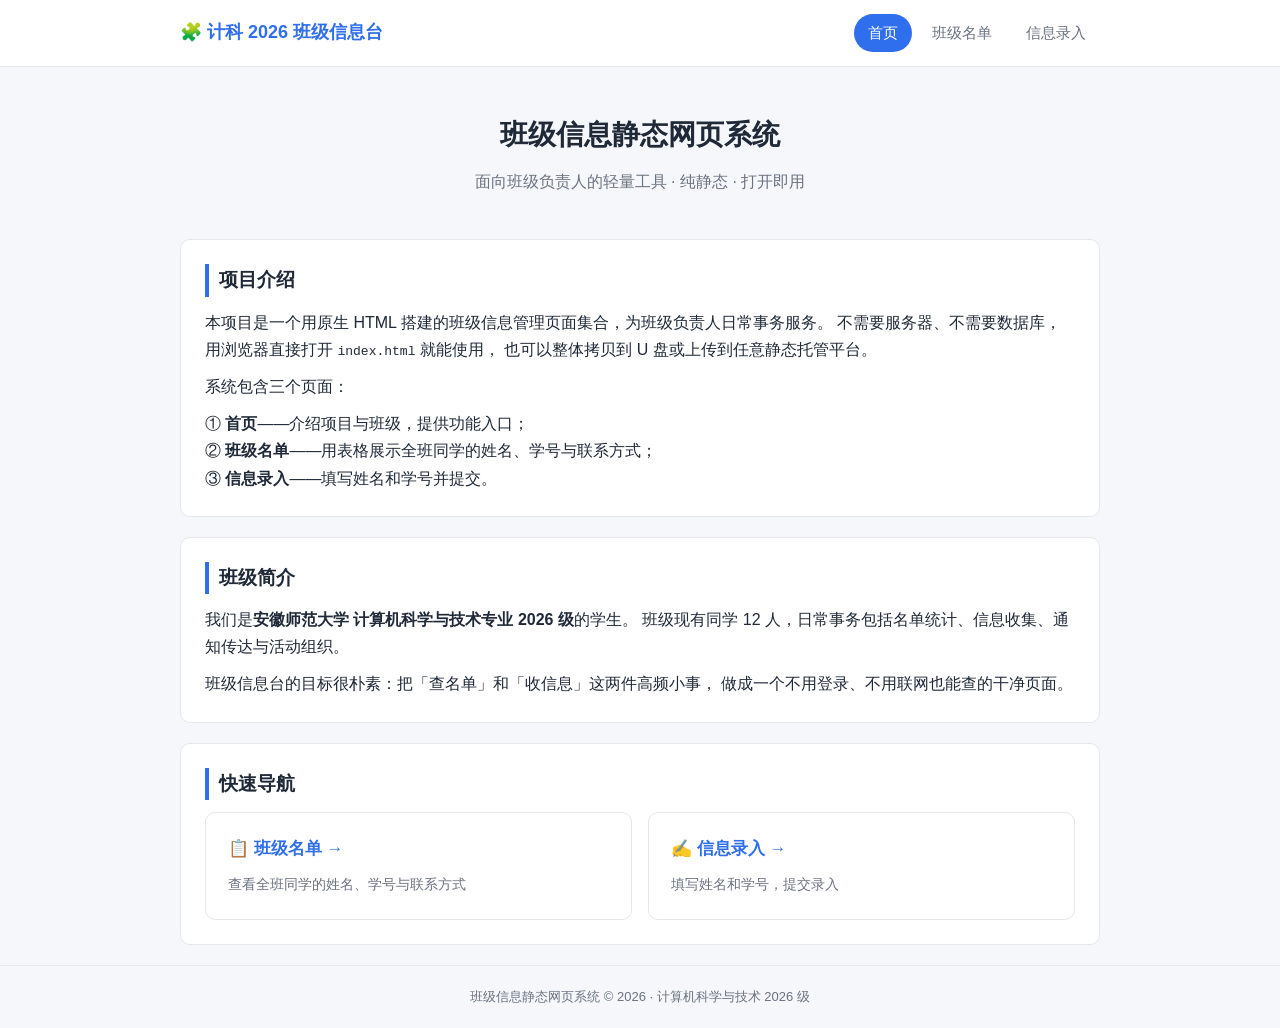
==== index.html @ badd0bbe "feat: 初始化班级信息静态网页系统 - index.html   首页：项目介绍、班级简介、卡片式导航 - roster.html  班级名单：表格展示姓名/学号/联系方式 - form.html" ====
<!DOCTYPE html>
<!--
  ============================================================
  页面一：首页（index.html）
  作用：介绍本项目、介绍班级，并提供通往其他两个页面的导航。
  ============================================================
-->
<html lang="zh-CN">
<head>
  <meta charset="UTF-8">
  <!-- 移动端适配：让页面在手机上按设备宽度渲染 -->
  <meta name="viewport" content="width=device-width, initial-scale=1.0">
  <title>首页 - 班级信息台</title>
  <!-- 引入公共样式表 -->
  <link rel="stylesheet" href="style.css">
</head>
<body>

  <!-- ========== 顶部导航栏（三个页面通用） ========== -->
  <header class="site-header">
    <div class="container header-inner">
      <!-- 站点 Logo，点击回到首页 -->
      <a class="logo" href="index.html">🧩 计科 2026 班级信息台</a>
      <nav class="nav">
        <a href="index.html" class="active">首页</a>
        <a href="roster.html">班级名单</a>
        <a href="form.html">信息录入</a>
      </nav>
    </div>
  </header>

  <!-- ========== 主体内容 ========== -->
  <main class="container">

    <!-- 首屏欢迎区 -->
    <section class="hero">
      <h1>班级信息静态网页系统</h1>
      <p class="subtitle">面向班级负责人的轻量工具 · 纯静态 · 打开即用</p>
    </section>

    <!-- 模块一：项目介绍 -->
    <section class="card">
      <h2>项目介绍</h2>
      <p>
        本项目是一个用原生 HTML 搭建的班级信息管理页面集合，为班级负责人日常事务服务。
        不需要服务器、不需要数据库，用浏览器直接打开 <code>index.html</code> 就能使用，
        也可以整体拷贝到 U 盘或上传到任意静态托管平台。
      </p>
      <p>系统包含三个页面：</p>
      <p>
        ① <strong>首页</strong>——介绍项目与班级，提供功能入口；<br>
        ② <strong>班级名单</strong>——用表格展示全班同学的姓名、学号与联系方式；<br>
        ③ <strong>信息录入</strong>——填写姓名和学号并提交。
      </p>
    </section>

    <!-- 模块二：班级简介 -->
    <section class="card">
      <h2>班级简介</h2>
      <p>
        我们是<strong>安徽师范大学 计算机科学与技术专业 2026 级</strong>的学生。
        班级现有同学 12 人，日常事务包括名单统计、信息收集、通知传达与活动组织。
      </p>
      <p>
        班级信息台的目标很朴素：把「查名单」和「收信息」这两件高频小事，
        做成一个不用登录、不用联网也能查的干净页面。
      </p>
    </section>

    <!-- 模块三：导航入口，卡片式跳转链接 -->
    <section class="card">
      <h2>快速导航</h2>
      <div class="link-grid">
        <!-- 点击整块卡片即可跳转，提升可点击面积 -->
        <a class="link-box" href="roster.html">
          <strong>📋 班级名单 →</strong>
          <span>查看全班同学的姓名、学号与联系方式</span>
        </a>
        <a class="link-box" href="form.html">
          <strong>✍️ 信息录入 →</strong>
          <span>填写姓名和学号，提交录入</span>
        </a>
      </div>
    </section>

  </main>

  <!-- ========== 页脚 ========== -->
  <footer class="site-footer">
    <p>班级信息静态网页系统 &copy; 2026 · 计算机科学与技术 2026 级</p>
  </footer>

</body>
</html>
---- style.css ----
/* ============================================================
   班级信息静态网页系统 —— 公共样式表
   说明：三个页面共用此文件，避免样式重复。纯 CSS，无任何框架。
   ============================================================ */

/* ---------- 1. 全局变量：改这里就能换整站配色 ---------- */
:root {
  --primary: #2f6fed;        /* 主色（链接、按钮、高亮） */
  --primary-dark: #1f56c4;   /* 主色加深（hover 用） */
  --bg: #f5f7fb;             /* 页面背景 */
  --card: #ffffff;           /* 卡片背景 */
  --text: #1f2937;           /* 正文颜色 */
  --text-light: #6b7280;     /* 次要文字颜色 */
  --border: #e5e7eb;         /* 边框颜色 */
  --radius: 10px;            /* 统一圆角 */
}

/* ---------- 2. 基础重置 ---------- */
* {
  box-sizing: border-box;
  margin: 0;
  padding: 0;
}

body {
  /* 中文字体优先用系统自带，不引入外部字体，保证离线可用 */
  font-family: "Microsoft YaHei", "PingFang SC", "Segoe UI", Arial, sans-serif;
  background-color: var(--bg);
  color: var(--text);
  line-height: 1.7;
  min-height: 100vh;
  display: flex;             /* 让页脚始终贴在页面底部 */
  flex-direction: column;
}

/* 统一内容宽度，居中显示 */
.container {
  width: 100%;
  max-width: 960px;
  margin: 0 auto;
  padding: 0 20px;
}

/* ---------- 3. 顶部导航栏 ---------- */
.site-header {
  background-color: var(--card);
  border-bottom: 1px solid var(--border);
  position: sticky;   /* 滚动时固定在顶部 */
  top: 0;
  z-index: 10;
}

.header-inner {
  display: flex;
  align-items: center;
  justify-content: space-between;
  flex-wrap: wrap;    /* 屏幕窄时自动换行 */
  gap: 10px;
  padding-top: 14px;
  padding-bottom: 14px;
}

.logo {
  font-size: 18px;
  font-weight: 700;
  color: var(--primary);
  text-decoration: none;
}

.nav {
  display: flex;
  gap: 6px;
}

.nav a {
  display: inline-block;
  padding: 6px 14px;
  border-radius: 999px;
  color: var(--text-light);
  text-decoration: none;
  font-size: 15px;
  transition: all .2s;
}

.nav a:hover {
  background-color: #eef3ff;
  color: var(--primary);
}

/* 当前所在页面高亮 */
.nav a.active {
  background-color: var(--primary);
  color: #fff;
}

/* ---------- 4. 通用卡片 ---------- */
.card {
  background-color: var(--card);
  border: 1px solid var(--border);
  border-radius: var(--radius);
  padding: 24px;
  margin-bottom: 20px;
}

.card h2 {
  font-size: 19px;
  margin-bottom: 12px;
  padding-left: 10px;
  border-left: 4px solid var(--primary);   /* 标题左侧的装饰竖条 */
}

.card p {
  color: var(--text);
  margin-bottom: 10px;
}

.card p:last-child {
  margin-bottom: 0;
}

/* ---------- 5. 首页首屏区域 ---------- */
.hero {
  text-align: center;
  padding: 44px 24px;
}

.hero h1 {
  font-size: 28px;
  margin-bottom: 10px;
}

.hero .subtitle {
  color: var(--text-light);
  font-size: 16px;
}

/* ---------- 6. 功能入口卡片（首页的导航链接） ---------- */
.link-grid {
  display: grid;
  grid-template-columns: repeat(auto-fit, minmax(240px, 1fr));
  gap: 16px;
}

.link-box {
  display: block;
  background-color: var(--card);
  border: 1px solid var(--border);
  border-radius: var(--radius);
  padding: 22px;
  text-decoration: none;
  color: var(--text);
  transition: all .2s;
}

.link-box:hover {
  border-color: var(--primary);
  transform: translateY(-3px);           /* 悬停轻微上浮 */
  box-shadow: 0 6px 18px rgba(47, 111, 237, .12);
}

.link-box strong {
  display: block;
  font-size: 17px;
  margin-bottom: 6px;
  color: var(--primary);
}

.link-box span {
  font-size: 14px;
  color: var(--text-light);
}

/* ---------- 7. 数据表格（班级名单页） ---------- */
.table-wrap {
  overflow-x: auto;   /* 手机屏幕下表格可横向滚动，不挤压内容 */
}

table {
  width: 100%;
  border-collapse: collapse;   /* 合并单元格边框 */
  font-size: 15px;
}

/* 表头 */
thead th {
  background-color: #eef3ff;
  color: var(--primary-dark);
  font-weight: 700;
  text-align: left;
  padding: 12px 14px;
  border-bottom: 2px solid var(--primary);
  white-space: nowrap;
}

/* 数据单元格 */
tbody td {
  padding: 12px 14px;
  border-bottom: 1px solid var(--border);
}

tbody tr:hover {
  background-color: #f8faff;   /* 鼠标指向某行时高亮 */
}

/* 表格下方的统计提示 */
.table-tip {
  margin-top: 14px;
  font-size: 14px;
  color: var(--text-light);
}

/* ---------- 8. 表单（信息收集页） ---------- */
form {
  max-width: 520px;
}

.form-item {
  margin-bottom: 20px;
}

.form-item label {
  display: block;
  font-size: 15px;
  font-weight: 700;
  margin-bottom: 8px;
}

/* 红色星号，表示必填 */
.required {
  color: #e5484d;
}

.form-item input {
  width: 100%;
  padding: 11px 14px;
  font-size: 15px;
  font-family: inherit;
  color: var(--text);
  border: 1px solid var(--border);
  border-radius: 8px;
  outline: none;
  transition: border-color .2s;
}

.form-item input:focus {
  border-color: var(--primary);
  box-shadow: 0 0 0 3px rgba(47, 111, 237, .12);
}

.form-hint {
  margin-top: 6px;
  font-size: 13px;
  color: var(--text-light);
}

/* 提交按钮 */
.btn-submit {
  display: inline-block;
  padding: 11px 32px;
  font-size: 15px;
  font-family: inherit;
  font-weight: 700;
  color: #fff;
  background-color: var(--primary);
  border: none;
  border-radius: 8px;
  cursor: pointer;
  transition: background-color .2s;
}

.btn-submit:hover {
  background-color: var(--primary-dark);
}

/* 提交后弹出的小提示条 */
.msg {
  display: none;               /* 默认隐藏，由 JS 控制显示 */
  margin-bottom: 20px;
  padding: 12px 16px;
  border-radius: 8px;
  background-color: #eaf7ee;
  border: 1px solid #b7e4c7;
  color: #1b7a3d;
  font-size: 14px;
}

/* ---------- 9. 页脚 ---------- */
.site-footer {
  margin-top: auto;   /* 配合 body 的 flex，把页脚推到最底部 */
  padding: 20px;
  text-align: center;
  font-size: 13px;
  color: var(--text-light);
  border-top: 1px solid var(--border);
}
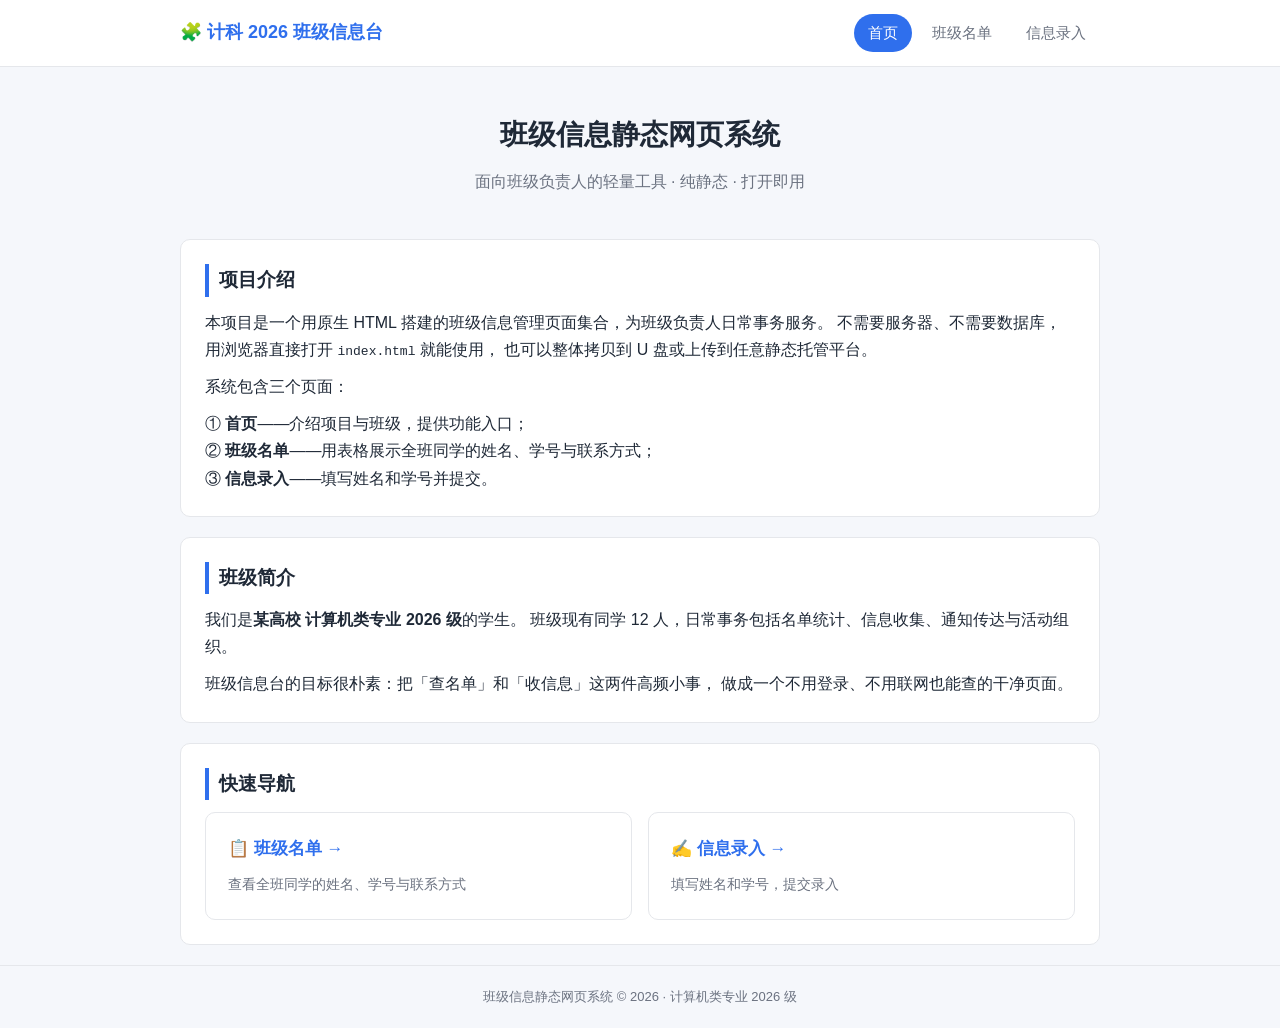
==== commit d2b8a0a6: "chore: 泛化学校信息，为公开发布做准备 - 班级简介、三处页脚及 README 中的「安徽师范大学 计算机科学与技术」   统一改为「某高校 计算机类专业」，去除可定位到具体院校的识别信息 - " ====
--- a/index.html
+++ b/index.html
@@ -58,7 +58,7 @@
     <section class="card">
       <h2>班级简介</h2>
       <p>
-        我们是<strong>安徽师范大学 计算机科学与技术专业 2026 级</strong>的学生。
+        我们是<strong>某高校 计算机类专业 2026 级</strong>的学生。
         班级现有同学 12 人，日常事务包括名单统计、信息收集、通知传达与活动组织。
       </p>
       <p>
@@ -87,7 +87,7 @@
 
   <!-- ========== 页脚 ========== -->
   <footer class="site-footer">
-    <p>班级信息静态网页系统 &copy; 2026 · 计算机科学与技术 2026 级</p>
+    <p>班级信息静态网页系统 &copy; 2026 · 计算机类专业 2026 级</p>
   </footer>
 
 </body>
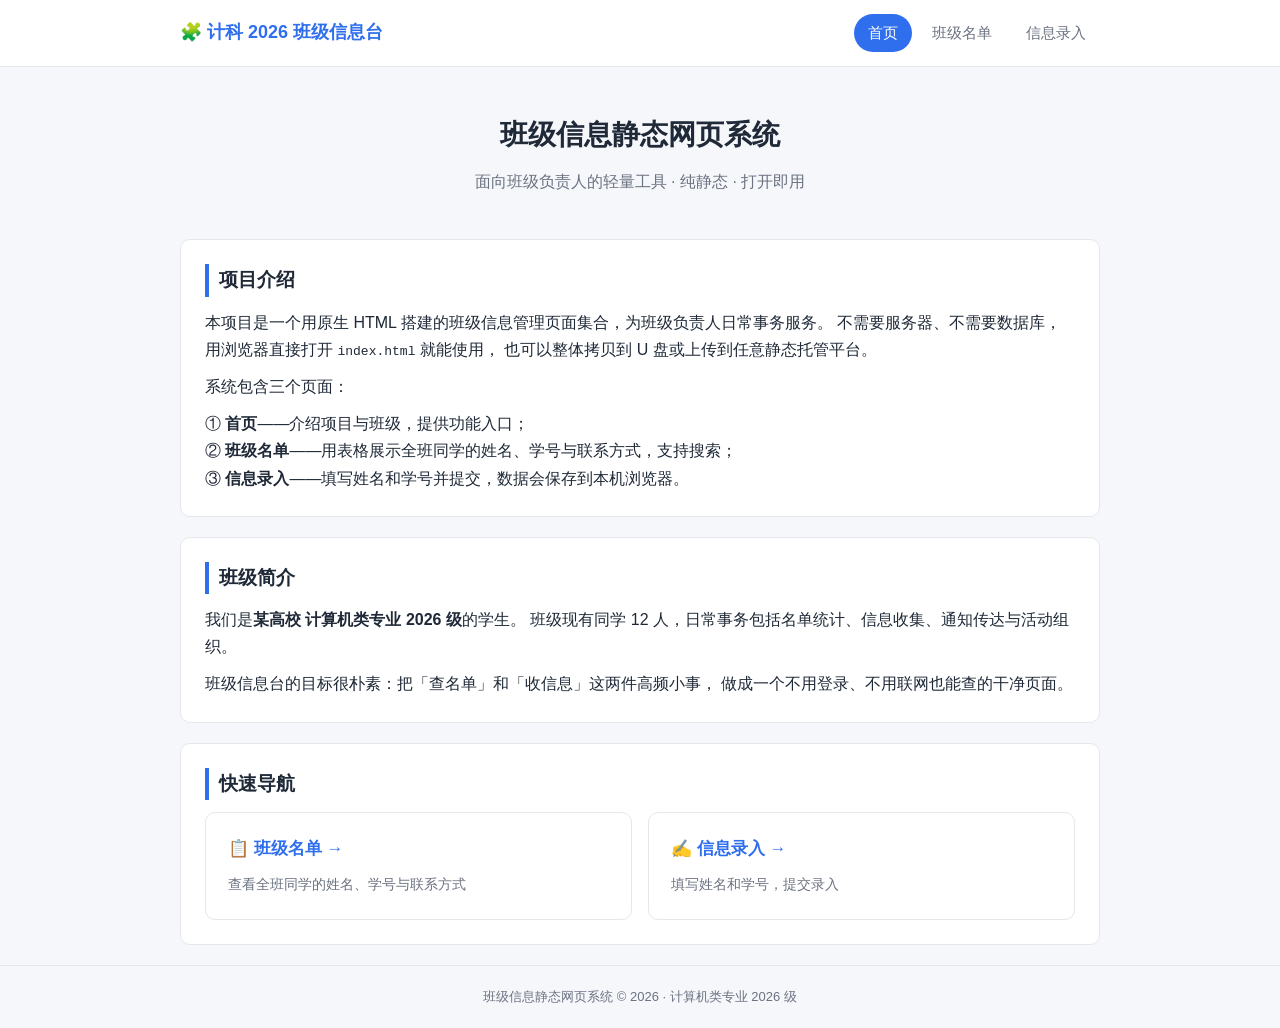
==== commit a93c0a0d: "feat: v0.2.0 — 数据渲染、本地存储与搜索 - 新增 app.js 数据层：名单集中管理，提供读取 / 保存 / 查重 / 匹配能力 - roster.html 改为按数据渲染表格，新增关" ====
--- a/index.html
+++ b/index.html
@@ -10,6 +10,10 @@
   <meta charset="UTF-8">
   <!-- 移动端适配：让页面在手机上按设备宽度渲染 -->
   <meta name="viewport" content="width=device-width, initial-scale=1.0">
+  <!-- 页面描述：分享链接或搜索结果里会用到 -->
+  <meta name="description" content="面向班级负责人的轻量班级信息台：在线查看名单、录入同学信息，纯静态无需服务器。">
+  <!-- 浏览器标签页图标 -->
+  <link rel="icon" type="image/svg+xml" href="favicon.svg">
   <title>首页 - 班级信息台</title>
   <!-- 引入公共样式表 -->
   <link rel="stylesheet" href="style.css">
@@ -49,8 +53,8 @@
       <p>系统包含三个页面：</p>
       <p>
         ① <strong>首页</strong>——介绍项目与班级，提供功能入口；<br>
-        ② <strong>班级名单</strong>——用表格展示全班同学的姓名、学号与联系方式；<br>
-        ③ <strong>信息录入</strong>——填写姓名和学号并提交。
+        ② <strong>班级名单</strong>——用表格展示全班同学的姓名、学号与联系方式，支持搜索；<br>
+        ③ <strong>信息录入</strong>——填写姓名和学号并提交，数据会保存到本机浏览器。
       </p>
     </section>
 
@@ -59,7 +63,7 @@
       <h2>班级简介</h2>
       <p>
         我们是<strong>某高校 计算机类专业 2026 级</strong>的学生。
-        班级现有同学 12 人，日常事务包括名单统计、信息收集、通知传达与活动组织。
+        班级现有同学 <span id="stuCount">12</span> 人，日常事务包括名单统计、信息收集、通知传达与活动组织。
       </p>
       <p>
         班级信息台的目标很朴素：把「查名单」和「收信息」这两件高频小事，
@@ -90,5 +94,15 @@
     <p>班级信息静态网页系统 &copy; 2026 · 计算机类专业 2026 级</p>
   </footer>
 
+  <!-- 数据层：首页只用到它来取当前人数 -->
+  <script src="app.js"></script>
+  <script>
+    /*
+      首页只做一件事：把班级简介里的「现有同学 N 人」显示成实际人数。
+      这样在录入页加了同学之后，首页的人数不会对不上。
+    */
+    document.getElementById('stuCount').textContent = ClassData.load().length;
+  </script>
+
 </body>
 </html>
--- a/style.css
+++ b/style.css
@@ -4,14 +4,35 @@
    ============================================================ */
 
 /* ---------- 1. 全局变量：改这里就能换整站配色 ---------- */
+/*  全站所有颜色都取自下面这组变量，没有任何一处写死颜色。
+   想把蓝色主题换成别的颜色，只需要改这一块即可。 */
 :root {
-  --primary: #2f6fed;        /* 主色（链接、按钮、高亮） */
-  --primary-dark: #1f56c4;   /* 主色加深（hover 用） */
+  /* 主色系 */
+  --primary: #2f6fed;        /* 主色：链接、按钮、当前页高亮 */
+  --primary-dark: #1f56c4;   /* 主色加深：按钮 hover */
+  --primary-soft: #eef3ff;   /* 主色浅底：导航 hover、表头背景 */
+  --primary-faint: #f8faff;  /* 主色极浅底：表格行 hover */
+  --primary-glow: rgba(47, 111, 237, .12);   /* 主色光晕：聚焦光圈、卡片阴影 */
+  --on-primary: #ffffff;     /* 压在主色底上的文字色（按钮、当前页标签） */
+
+  /* 中性色系 */
   --bg: #f5f7fb;             /* 页面背景 */
   --card: #ffffff;           /* 卡片背景 */
   --text: #1f2937;           /* 正文颜色 */
   --text-light: #6b7280;     /* 次要文字颜色 */
   --border: #e5e7eb;         /* 边框颜色 */
+
+  /* 成功状态（绿）：提交成功的提示条 */
+  --success-bg: #eaf7ee;
+  --success-border: #b7e4c7;
+  --success-text: #1b7a3d;
+
+  /* 错误状态（红）：必填星号、校验失败提示 */
+  --danger: #e5484d;
+  --danger-bg: #fdecec;
+  --danger-border: #f5b5b8;
+  --danger-text: #b3262b;
+
   --radius: 10px;            /* 统一圆角 */
 }
 
@@ -79,18 +100,18 @@
   color: var(--text-light);
   text-decoration: none;
   font-size: 15px;
-  transition: all .2s;
+  transition: background-color .2s, color .2s;
 }
 
 .nav a:hover {
-  background-color: #eef3ff;
+  background-color: var(--primary-soft);
   color: var(--primary);
 }
 
 /* 当前所在页面高亮 */
 .nav a.active {
   background-color: var(--primary);
-  color: #fff;
+  color: var(--on-primary);
 }
 
 /* ---------- 4. 通用卡片 ---------- */
@@ -149,13 +170,13 @@
   padding: 22px;
   text-decoration: none;
   color: var(--text);
-  transition: all .2s;
+  transition: border-color .2s, transform .2s, box-shadow .2s;
 }
 
 .link-box:hover {
   border-color: var(--primary);
   transform: translateY(-3px);           /* 悬停轻微上浮 */
-  box-shadow: 0 6px 18px rgba(47, 111, 237, .12);
+  box-shadow: 0 6px 18px var(--primary-glow);
 }
 
 .link-box strong {
@@ -183,7 +204,7 @@
 
 /* 表头 */
 thead th {
-  background-color: #eef3ff;
+  background-color: var(--primary-soft);
   color: var(--primary-dark);
   font-weight: 700;
   text-align: left;
@@ -199,7 +220,7 @@
 }
 
 tbody tr:hover {
-  background-color: #f8faff;   /* 鼠标指向某行时高亮 */
+  background-color: var(--primary-faint);   /* 鼠标指向某行时高亮 */
 }
 
 /* 表格下方的统计提示 */
@@ -209,9 +230,44 @@
   color: var(--text-light);
 }
 
+/* 名单页搜索框所在的一行 */
+.table-toolbar {
+  margin-bottom: 14px;
+}
+
+.search-input {
+  max-width: 320px;
+}
+
+/* 搜索结果为空时的提示单元格 */
+.empty-tip {
+  padding: 28px 14px;
+  text-align: center;
+  color: var(--text-light);
+}
+
 /* ---------- 8. 表单（信息收集页） ---------- */
 form {
   max-width: 520px;
+}
+
+/* 输入框：表单和搜索框共用同一套外观 */
+.input {
+  width: 100%;
+  padding: 11px 14px;
+  font-size: 15px;
+  font-family: inherit;
+  color: var(--text);
+  background-color: var(--card);
+  border: 1px solid var(--border);
+  border-radius: 8px;
+  outline: none;
+  transition: border-color .2s, box-shadow .2s;
+}
+
+.input:focus {
+  border-color: var(--primary);
+  box-shadow: 0 0 0 3px var(--primary-glow);
 }
 
 .form-item {
@@ -227,24 +283,7 @@
 
 /* 红色星号，表示必填 */
 .required {
-  color: #e5484d;
-}
-
-.form-item input {
-  width: 100%;
-  padding: 11px 14px;
-  font-size: 15px;
-  font-family: inherit;
-  color: var(--text);
-  border: 1px solid var(--border);
-  border-radius: 8px;
-  outline: none;
-  transition: border-color .2s;
-}
-
-.form-item input:focus {
-  border-color: var(--primary);
-  box-shadow: 0 0 0 3px rgba(47, 111, 237, .12);
+  color: var(--danger);
 }
 
 .form-hint {
@@ -260,7 +299,7 @@
   font-size: 15px;
   font-family: inherit;
   font-weight: 700;
-  color: #fff;
+  color: var(--on-primary);
   background-color: var(--primary);
   border: none;
   border-radius: 8px;
@@ -272,16 +311,23 @@
   background-color: var(--primary-dark);
 }
 
-/* 提交后弹出的小提示条 */
+/* 提交后弹出的提示条：默认隐藏，由脚本控制显示 */
 .msg {
-  display: none;               /* 默认隐藏，由 JS 控制显示 */
+  display: none;
   margin-bottom: 20px;
   padding: 12px 16px;
   border-radius: 8px;
-  background-color: #eaf7ee;
-  border: 1px solid #b7e4c7;
-  color: #1b7a3d;
   font-size: 14px;
+  background-color: var(--success-bg);
+  border: 1px solid var(--success-border);
+  color: var(--success-text);
+}
+
+/* 校验失败（如学号重复）时的红色版本 */
+.msg-error {
+  background-color: var(--danger-bg);
+  border-color: var(--danger-border);
+  color: var(--danger-text);
 }
 
 /* ---------- 9. 页脚 ---------- */
@@ -293,3 +339,85 @@
   color: var(--text-light);
   border-top: 1px solid var(--border);
 }
+
+/* ---------- 10. 无障碍辅助：只给屏幕阅读器看，视觉上隐藏 ---------- */
+.sr-only {
+  position: absolute;
+  width: 1px;
+  height: 1px;
+  padding: 0;
+  margin: -1px;
+  overflow: hidden;
+  clip: rect(0 0 0 0);
+  white-space: nowrap;
+  border: 0;
+}
+
+/* ---------- 11. 打印样式 ---------- */
+/*  班级名单最常见的用法之一是打印出来贴墙。
+    这一节把导航、页脚、按钮、搜索框等交互元素全部隐藏，
+    并把表格改成适合黑白打印的样式。 */
+@media print {
+  body {
+    background-color: #fff;
+  }
+
+  /* 交互元素一律不打印 */
+  .site-header,
+  .site-footer,
+  .table-toolbar,
+  .link-grid,
+  .no-print {
+    display: none !important;
+  }
+
+  .container {
+    max-width: none;
+    padding: 0;
+  }
+
+  .card {
+    border: none;
+    padding: 0;
+    margin-bottom: 14px;
+    break-inside: avoid;   /* 尽量不让一张卡片被拆到两页 */
+  }
+
+  .card h2 {
+    padding-left: 0;
+    border-left: none;
+  }
+
+  /* 表格转为黑白线条，避免打印不出彩色底纹 */
+  table {
+    font-size: 12px;
+  }
+
+  .table-wrap {
+    overflow: visible;     /* 打印时不需要横向滚动 */
+  }
+
+  thead th {
+    background-color: #fff !important;
+    color: #000;
+    border-bottom: 1.5px solid #000;
+  }
+
+  tbody td {
+    border-bottom: 1px solid #999;
+  }
+
+  tbody tr:hover {
+    background-color: transparent !important;
+  }
+
+  a {
+    color: #000;
+    text-decoration: none;
+  }
+}
+
+/* 打印时的页边距 */
+@page {
+  margin: 12mm;
+}
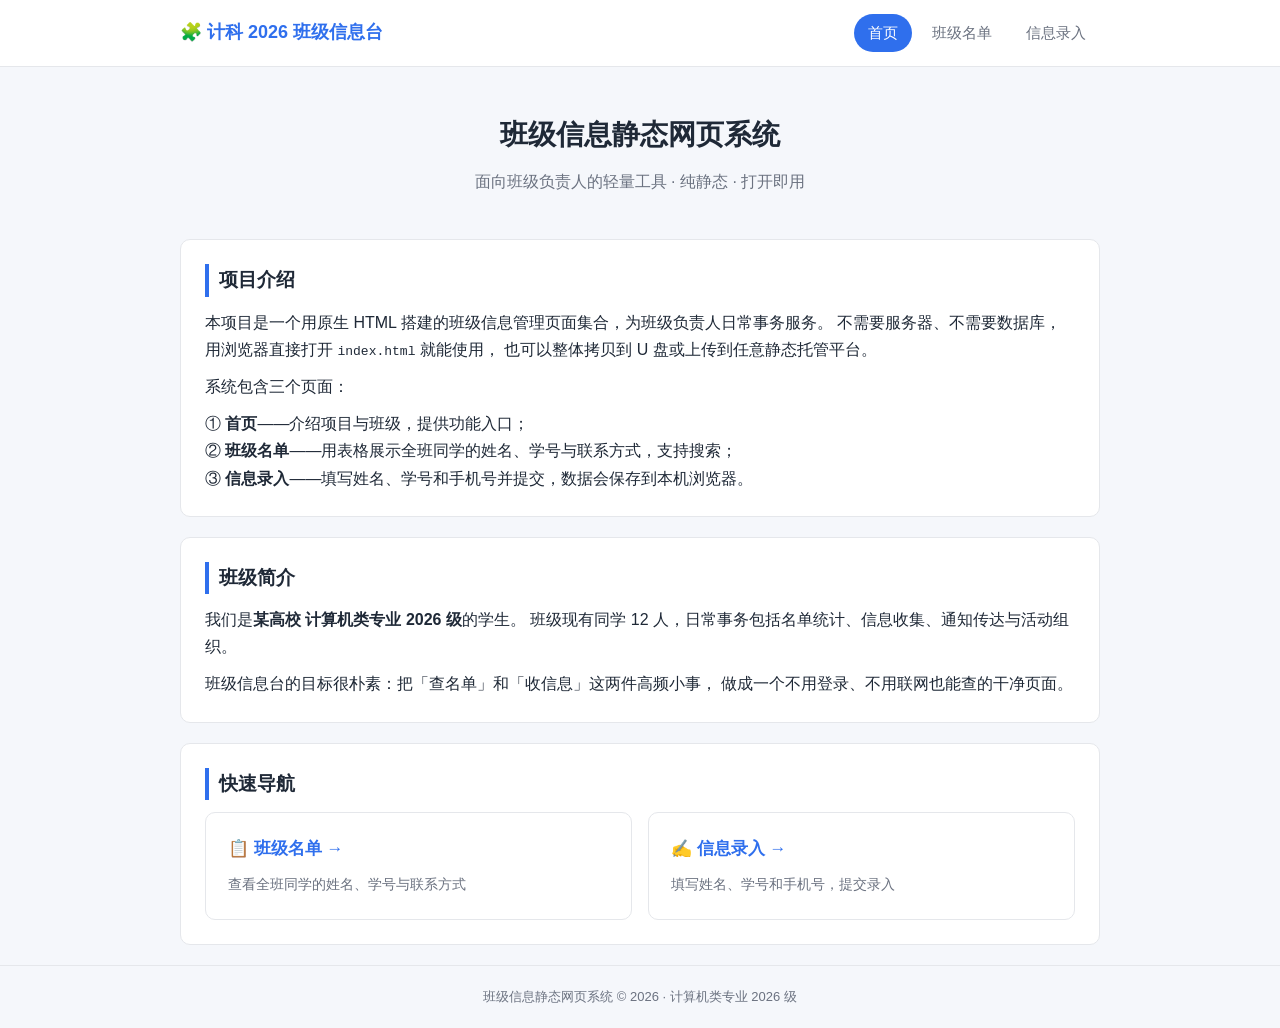
==== commit de6bfd56: "fix: 录入页补上手机号字段，并支持补填已有记录 问题：form.html 只有姓名和学号两个输入框，数据层的 contact 一直存空串， 名单页「联系方式」列因此只显示一个破折号，手机号根本无从" ====
--- a/index.html
+++ b/index.html
@@ -54,7 +54,7 @@
       <p>
         ① <strong>首页</strong>——介绍项目与班级，提供功能入口；<br>
         ② <strong>班级名单</strong>——用表格展示全班同学的姓名、学号与联系方式，支持搜索；<br>
-        ③ <strong>信息录入</strong>——填写姓名和学号并提交，数据会保存到本机浏览器。
+        ③ <strong>信息录入</strong>——填写姓名、学号和手机号并提交，数据会保存到本机浏览器。
       </p>
     </section>
 
@@ -82,7 +82,7 @@
         </a>
         <a class="link-box" href="form.html">
           <strong>✍️ 信息录入 →</strong>
-          <span>填写姓名和学号，提交录入</span>
+          <span>填写姓名、学号和手机号，提交录入</span>
         </a>
       </div>
     </section>
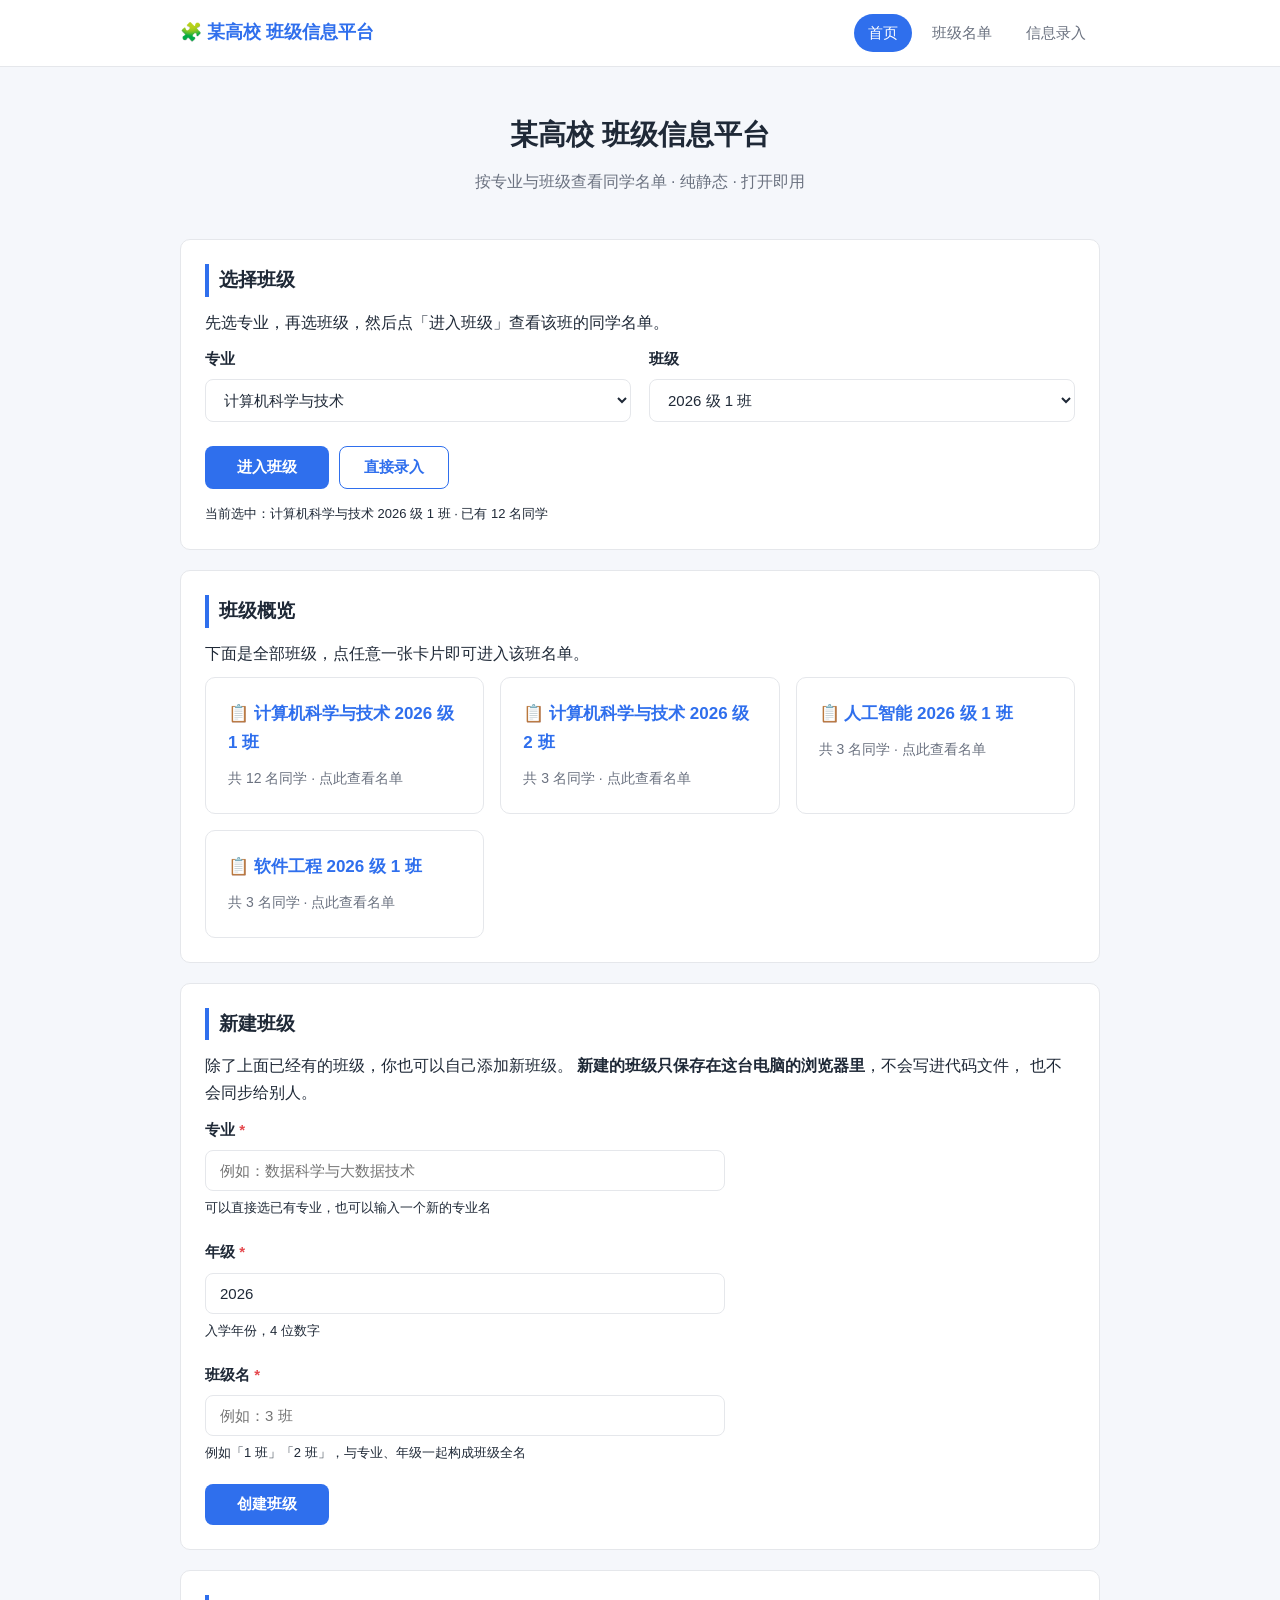
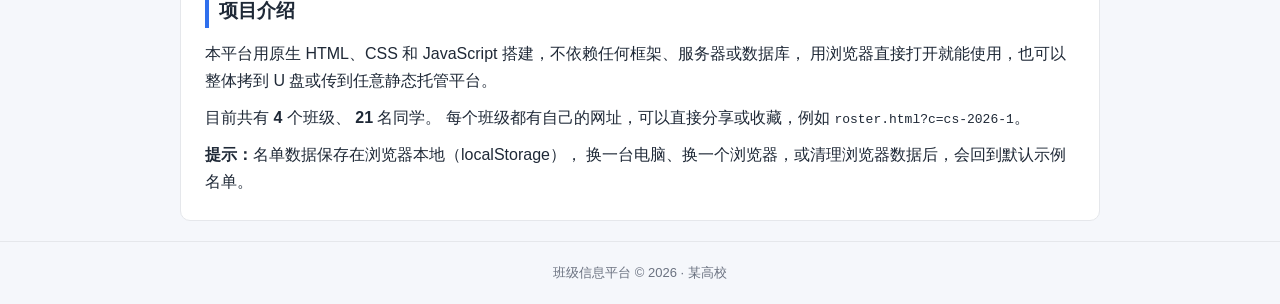
==== commit 698556b0: "feat: 升级为多班级平台（学校 → 专业 → 班级） 数据层重构：新增班级目录（listClasses / getClass / getClassName / listMajors / listC" ====
--- a/index.html
+++ b/index.html
@@ -2,7 +2,15 @@
 <!--
   ============================================================
   页面一：首页（index.html）
-  作用：介绍本项目、介绍班级，并提供通往其他两个页面的导航。
+  作用：作为整个平台的入口 —— 选择「专业 + 班级」，跳转到该班级页面。
+
+  首页包含四块：
+    ① 选择班级 —— 专业下拉 + 班级下拉 + 进入按钮
+    ② 班级概览 —— 每个班级一张卡片，显示人数，点卡片直接进班
+    ③ 新建班级 —— 预置班级之外，可以自己加一个班级
+    ④ 项目介绍 —— 说明这个平台是做什么的
+
+  班级目录与同学名单都来自 app.js（数据层），本页不写死任何数据。
   ============================================================
 -->
 <html lang="zh-CN">
@@ -11,24 +19,28 @@
   <!-- 移动端适配：让页面在手机上按设备宽度渲染 -->
   <meta name="viewport" content="width=device-width, initial-scale=1.0">
   <!-- 页面描述：分享链接或搜索结果里会用到 -->
-  <meta name="description" content="面向班级负责人的轻量班级信息台：在线查看名单、录入同学信息，纯静态无需服务器。">
+  <meta name="description" content="班级信息录入平台：按学校、专业、班级查看同学名单，纯静态页面，打开即用。">
   <!-- 浏览器标签页图标 -->
   <link rel="icon" type="image/svg+xml" href="favicon.svg">
-  <title>首页 - 班级信息台</title>
+  <title>首页 - 班级信息平台</title>
   <!-- 引入公共样式表 -->
   <link rel="stylesheet" href="style.css">
 </head>
 <body>
 
-  <!-- ========== 顶部导航栏（三个页面通用） ========== -->
+  <!-- ========== 顶部导航栏 ========== -->
   <header class="site-header">
     <div class="container header-inner">
-      <!-- 站点 Logo，点击回到首页 -->
-      <a class="logo" href="index.html">🧩 计科 2026 班级信息台</a>
+      <!-- 站点 Logo，点击回到首页。「学校名」由脚本填入，见页面底部 -->
+      <a class="logo" href="index.html">🧩 <span class="school-name"></span> 班级信息平台</a>
       <nav class="nav">
         <a href="index.html" class="active">首页</a>
-        <a href="roster.html">班级名单</a>
-        <a href="form.html">信息录入</a>
+        <!--
+          名单页和录入页都要求「先有班级」才能打开，
+          所以这两个链接的目标由脚本动态指向当前选中的班级。
+        -->
+        <a href="roster.html" id="navRoster">班级名单</a>
+        <a href="form.html" id="navForm">信息录入</a>
       </nav>
     </div>
   </header>
@@ -38,70 +50,382 @@
 
     <!-- 首屏欢迎区 -->
     <section class="hero">
-      <h1>班级信息静态网页系统</h1>
-      <p class="subtitle">面向班级负责人的轻量工具 · 纯静态 · 打开即用</p>
+      <h1><span class="school-name"></span> 班级信息平台</h1>
+      <p class="subtitle">按专业与班级查看同学名单 · 纯静态 · 打开即用</p>
     </section>
 
-    <!-- 模块一：项目介绍 -->
+    <!-- ---------- 模块一：选择班级 ---------- -->
+    <section class="card">
+      <h2>选择班级</h2>
+      <p>先选专业，再选班级，然后点「进入班级」查看该班的同学名单。</p>
+
+      <!-- 两个下拉框并排；窄屏时自动变成上下排列（见 style.css 的 .picker） -->
+      <div class="picker">
+        <div class="form-item">
+          <label for="majorSelect">专业</label>
+          <!-- 选项由脚本根据班级目录生成 -->
+          <select id="majorSelect" class="input"></select>
+        </div>
+
+        <div class="form-item">
+          <label for="classSelect">班级</label>
+          <!-- 选项会随「专业」的选择联动变化 -->
+          <select id="classSelect" class="input"></select>
+        </div>
+      </div>
+
+      <div class="picker-actions">
+        <button type="button" id="goRoster" class="btn-submit">进入班级</button>
+        <button type="button" id="goForm" class="btn-secondary">直接录入</button>
+      </div>
+
+      <!-- 显示当前选中班级的全名，以及该班人数 -->
+      <p class="form-hint" id="pickerHint"></p>
+    </section>
+
+    <!-- ---------- 模块二：班级概览 ---------- -->
+    <section class="card">
+      <h2>班级概览</h2>
+      <p>下面是全部班级，点任意一张卡片即可进入该班名单。</p>
+      <!-- 卡片由脚本生成，每张卡片显示班级名与当前人数 -->
+      <div class="link-grid" id="overview"></div>
+    </section>
+
+    <!-- ---------- 模块三：新建班级 ---------- -->
+    <section class="card">
+      <h2>新建班级</h2>
+      <p>
+        除了上面已经有的班级，你也可以自己添加新班级。
+        <strong>新建的班级只保存在这台电脑的浏览器里</strong>，不会写进代码文件，
+        也不会同步给别人。
+      </p>
+
+      <!-- 创建结果提示条：默认隐藏，由脚本控制显示 -->
+      <div class="msg" id="classMsg" role="status" aria-live="polite"></div>
+
+      <form id="classForm" action="#">
+        <!-- 字段一：专业 -->
+        <div class="form-item">
+          <label for="newMajor">专业 <span class="required">*</span></label>
+          <input
+            type="text"
+            id="newMajor"
+            class="input"
+            list="majorOptions"
+            placeholder="例如：数据科学与大数据技术"
+            maxlength="30"
+            required>
+          <!-- 已有专业作为输入建议：可以直接选，也可以填一个新的 -->
+          <datalist id="majorOptions"></datalist>
+          <p class="form-hint">可以直接选已有专业，也可以输入一个新的专业名</p>
+        </div>
+
+        <!-- 字段二：年级 -->
+        <div class="form-item">
+          <label for="newGrade">年级 <span class="required">*</span></label>
+          <input
+            type="text"
+            id="newGrade"
+            class="input"
+            value="2026"
+            maxlength="4"
+            inputmode="numeric"
+            placeholder="例如：2026"
+            required>
+          <p class="form-hint">入学年份，4 位数字</p>
+        </div>
+
+        <!-- 字段三：班级名 -->
+        <div class="form-item">
+          <label for="newName">班级名 <span class="required">*</span></label>
+          <input
+            type="text"
+            id="newName"
+            class="input"
+            placeholder="例如：3 班"
+            maxlength="20"
+            required>
+          <p class="form-hint">例如「1 班」「2 班」，与专业、年级一起构成班级全名</p>
+        </div>
+
+        <button type="submit" class="btn-submit">创建班级</button>
+      </form>
+    </section>
+
+    <!-- ---------- 模块四：项目介绍 ---------- -->
     <section class="card">
       <h2>项目介绍</h2>
       <p>
-        本项目是一个用原生 HTML 搭建的班级信息管理页面集合，为班级负责人日常事务服务。
-        不需要服务器、不需要数据库，用浏览器直接打开 <code>index.html</code> 就能使用，
-        也可以整体拷贝到 U 盘或上传到任意静态托管平台。
+        本平台用原生 HTML、CSS 和 JavaScript 搭建，不依赖任何框架、服务器或数据库，
+        用浏览器直接打开就能使用，也可以整体拷到 U 盘或传到任意静态托管平台。
       </p>
-      <p>系统包含三个页面：</p>
       <p>
-        ① <strong>首页</strong>——介绍项目与班级，提供功能入口；<br>
-        ② <strong>班级名单</strong>——用表格展示全班同学的姓名、学号与联系方式，支持搜索；<br>
-        ③ <strong>信息录入</strong>——填写姓名、学号和手机号并提交，数据会保存到本机浏览器。
+        目前共有 <strong><span id="statClasses">—</span></strong> 个班级、
+        <strong><span id="statStudents">—</span></strong> 名同学。
+        每个班级都有自己的网址，可以直接分享或收藏，例如
+        <code>roster.html?c=cs-2026-1</code>。
+      </p>
+      <p>
+        <strong>提示：</strong>名单数据保存在浏览器本地（localStorage），
+        换一台电脑、换一个浏览器，或清理浏览器数据后，会回到默认示例名单。
       </p>
     </section>
 
-    <!-- 模块二：班级简介 -->
-    <section class="card">
-      <h2>班级简介</h2>
-      <p>
-        我们是<strong>某高校 计算机类专业 2026 级</strong>的学生。
-        班级现有同学 <span id="stuCount">12</span> 人，日常事务包括名单统计、信息收集、通知传达与活动组织。
-      </p>
-      <p>
-        班级信息台的目标很朴素：把「查名单」和「收信息」这两件高频小事，
-        做成一个不用登录、不用联网也能查的干净页面。
-      </p>
-    </section>
-
-    <!-- 模块三：导航入口，卡片式跳转链接 -->
-    <section class="card">
-      <h2>快速导航</h2>
-      <div class="link-grid">
-        <!-- 点击整块卡片即可跳转，提升可点击面积 -->
-        <a class="link-box" href="roster.html">
-          <strong>📋 班级名单 →</strong>
-          <span>查看全班同学的姓名、学号与联系方式</span>
-        </a>
-        <a class="link-box" href="form.html">
-          <strong>✍️ 信息录入 →</strong>
-          <span>填写姓名、学号和手机号，提交录入</span>
-        </a>
-      </div>
-    </section>
-
   </main>
 
   <!-- ========== 页脚 ========== -->
   <footer class="site-footer">
-    <p>班级信息静态网页系统 &copy; 2026 · 计算机类专业 2026 级</p>
+    <p>班级信息平台 &copy; 2026 · <span class="school-name"></span></p>
   </footer>
 
-  <!-- 数据层：首页只用到它来取当前人数 -->
+  <!-- 数据层：提供班级目录与名单数据 -->
   <script src="app.js"></script>
   <script>
     /*
-      首页只做一件事：把班级简介里的「现有同学 N 人」显示成实际人数。
-      这样在录入页加了同学之后，首页的人数不会对不上。
+      首页脚本，做四件事：
+        1. 把页面上所有「学校名」的位置填上（数据层里的 SCHOOL）
+        2. 生成「专业」下拉框，以及随专业联动的「班级」下拉框
+        3. 生成「班级概览」卡片（带各班人数）
+        4. 处理「新建班级」表单
+
+      注意：所有动态内容都用 textContent 写入，不用 innerHTML 拼接，
+           避免用户输入的内容被当成 HTML 执行（XSS）。
     */
-    document.getElementById('stuCount').textContent = ClassData.load().length;
+    (function () {
+      var majorSelect = document.getElementById('majorSelect');
+      var classSelect = document.getElementById('classSelect');
+      var pickerHint = document.getElementById('pickerHint');
+      var overview = document.getElementById('overview');
+      var navRoster = document.getElementById('navRoster');
+      var navForm = document.getElementById('navForm');
+      var classForm = document.getElementById('classForm');
+      var classMsg = document.getElementById('classMsg');
+
+      var statClasses = document.getElementById('statClasses');
+      var statStudents = document.getElementById('statStudents');
+
+      /* ---------- 工具：提示条 ---------- */
+      function showMsg(el, text, isError) {
+        el.className = isError ? 'msg msg-error' : 'msg';
+        el.textContent = text;
+        el.style.display = 'block';
+      }
+
+      /* ---------- 0. 填充页面上的学校名 ---------- */
+      var schoolEls = document.querySelectorAll('.school-name');
+      for (var i = 0; i < schoolEls.length; i++) {
+        schoolEls[i].textContent = ClassData.SCHOOL;
+      }
+
+      /* ---------- 1. 生成「专业」下拉框 ---------- */
+      function renderMajors(selected) {
+        var majors = ClassData.listMajors();
+
+        majorSelect.textContent = '';   // 清空后重建，避免重复
+        majors.forEach(function (major) {
+          var option = document.createElement('option');
+          option.value = major;
+          option.textContent = major;
+          majorSelect.appendChild(option);
+        });
+
+        // 尽量保留原来选中的专业；没有就选第一个
+        majorSelect.value = (selected && majors.indexOf(selected) > -1) ? selected : (majors[0] || '');
+      }
+
+      /* ---------- 2. 生成「班级」下拉框（随专业联动） ---------- */
+      function renderClasses(major, selected) {
+        var classes = ClassData.listClassesByMajor(major);
+
+        classSelect.textContent = '';   // 清空后重建
+
+        if (classes.length === 0) {
+          var empty = document.createElement('option');
+          empty.value = '';
+          empty.textContent = '（该专业暂无班级）';
+          classSelect.appendChild(empty);
+          classSelect.disabled = true;
+          return;
+        }
+
+        classSelect.disabled = false;
+        classes.forEach(function (cls) {
+          var option = document.createElement('option');
+          option.value = cls.id;
+          // 下拉里只显示班级名（专业已经在左边选好了），但把年级带上以免混淆
+          option.textContent = cls.grade + ' 级 ' + cls.name;
+          classSelect.appendChild(option);
+        });
+
+        // 尽量保留原来选中的班级；该专业里没有就选第一个
+        var ids = classes.map(function (c) { return c.id; });
+        classSelect.value = (selected && ids.indexOf(selected) > -1) ? selected : classes[0].id;
+      }
+
+      /* ---------- 3. 同步「当前选中班级」带出的各种显示 ---------- */
+
+      /*
+        当前选中的班级 id。
+        班级下拉被禁用（该专业没有班级）时返回空字符串。
+      */
+      function currentClassId() {
+        return classSelect.disabled ? '' : classSelect.value;
+      }
+
+      /* 顶部导航里的「班级名单」「信息录入」要指向当前选中的班级 */
+      function syncNav() {
+        var cid = currentClassId();
+        navRoster.href = ClassData.buildUrl('roster.html', cid);
+        navForm.href = ClassData.buildUrl('form.html', cid);
+      }
+
+      /* 选中班级下方的那行小字：班级全名 + 人数 */
+      function syncHint() {
+        var cls = ClassData.getClass(currentClassId());
+
+        if (!cls) {
+          pickerHint.textContent = '该专业下还没有班级，可以在下面「新建班级」里添加一个。';
+          return;
+        }
+
+        pickerHint.textContent = '当前选中：' + ClassData.getClassName(cls)
+          + ' · 已有 ' + ClassData.load(cls.id).length + ' 名同学';
+      }
+
+      /* ---------- 4. 生成「班级概览」卡片 ---------- */
+      function renderOverview() {
+        var classes = ClassData.listClasses();
+
+        overview.textContent = '';
+
+        if (classes.length === 0) {
+          var tip = document.createElement('p');
+          tip.className = 'empty-tip';
+          tip.textContent = '还没有任何班级，请先在下面创建一个。';
+          overview.appendChild(tip);
+          return;
+        }
+
+        classes.forEach(function (cls) {
+          var link = document.createElement('a');
+          link.className = 'link-box';
+          link.href = ClassData.buildUrl('roster.html', cls.id);
+
+          var title = document.createElement('strong');
+          title.textContent = '📋 ' + ClassData.getClassName(cls);
+
+          var desc = document.createElement('span');
+          desc.textContent = '共 ' + ClassData.load(cls.id).length + ' 名同学 · 点此查看名单';
+
+          link.appendChild(title);
+          link.appendChild(desc);
+          overview.appendChild(link);
+        });
+      }
+
+      /* ---------- 5. 底部统计文字 ---------- */
+      function renderStats() {
+        var classes = ClassData.listClasses();
+        var total = 0;
+
+        classes.forEach(function (cls) {
+          total += ClassData.load(cls.id).length;
+        });
+
+        statClasses.textContent = classes.length;
+        statStudents.textContent = total;
+      }
+
+      /* ---------- 6. 一次性刷新所有动态内容 ---------- */
+      function refreshAll(major, classId) {
+        renderMajors(major);
+        renderClasses(majorSelect.value, classId);
+        syncNav();
+        syncHint();
+        renderOverview();
+        renderStats();
+        renderMajorOptions();
+      }
+
+      /* ---------- 7. 新建班级表单里的「已有专业」建议 ---------- */
+      function renderMajorOptions() {
+        var datalist = document.getElementById('majorOptions');
+        datalist.textContent = '';
+
+        ClassData.listMajors().forEach(function (major) {
+          var option = document.createElement('option');
+          option.value = major;
+          datalist.appendChild(option);
+        });
+      }
+
+      /* ---------- 8. 事件绑定 ---------- */
+
+      // 切换专业 → 班级下拉跟着换，并选第一个
+      majorSelect.addEventListener('change', function () {
+        renderClasses(this.value, '');
+        syncNav();
+        syncHint();
+      });
+
+      // 切换班级 → 更新导航链接与提示文字
+      classSelect.addEventListener('change', function () {
+        syncNav();
+        syncHint();
+      });
+
+      // 「进入班级」→ 跳转到该班名单页
+      document.getElementById('goRoster').addEventListener('click', function () {
+        var cid = currentClassId();
+        if (!cid) {
+          showMsg(classMsg, '该专业下还没有班级，请先新建一个。', true);
+          return;
+        }
+        window.location.href = ClassData.buildUrl('roster.html', cid);
+      });
+
+      // 「直接录入」→ 跳转到该班录入页
+      document.getElementById('goForm').addEventListener('click', function () {
+        var cid = currentClassId();
+        if (!cid) {
+          showMsg(classMsg, '该专业下还没有班级，请先新建一个。', true);
+          return;
+        }
+        window.location.href = ClassData.buildUrl('form.html', cid);
+      });
+
+      // 提交「新建班级」表单
+      classForm.addEventListener('submit', function (event) {
+        event.preventDefault();   // 阻止默认提交，否则页面会刷新
+
+        var major = document.getElementById('newMajor').value.trim();
+        var grade = document.getElementById('newGrade').value.trim();
+        var name = document.getElementById('newName').value.trim();
+
+        var result = ClassData.createClass({ major: major, grade: grade, name: name });
+
+        if (!result.ok) {
+          var reasons = {
+            invalid: '请把专业、年级和班级名都填上。',
+            duplicate: '这个班级已经存在了（' + major + ' ' + grade + ' 级 ' + name + '），不用重复创建。',
+            storage: '创建失败，请检查浏览器是否禁用了本地存储（隐私模式下无法保存）。'
+          };
+          showMsg(classMsg, reasons[result.reason] || '创建失败。', true);
+          return;
+        }
+
+        // 创建成功：清空表单 → 重建下拉（并自动选中新班级）→ 刷新概览与统计
+        classForm.reset();
+        document.getElementById('newGrade').value = '2026';
+
+        refreshAll(result.cls.major, result.cls.id);
+
+        showMsg(classMsg, '已创建：' + ClassData.getClassName(result.cls) + '。现在可以直接进入这个班级了。', false);
+      });
+
+      /* ---------- 9. 首次渲染 ---------- */
+      refreshAll('', '');
+    })();
   </script>
 
 </body>
--- a/style.css
+++ b/style.css
@@ -13,6 +13,7 @@
   --primary-soft: #eef3ff;   /* 主色浅底：导航 hover、表头背景 */
   --primary-faint: #f8faff;  /* 主色极浅底：表格行 hover */
   --primary-glow: rgba(47, 111, 237, .12);   /* 主色光晕：聚焦光圈、卡片阴影 */
+  --primary-border: #c9d9fb; /* 主色系描边：中性提示条的边框 */
   --on-primary: #ffffff;     /* 压在主色底上的文字色（按钮、当前页标签） */
 
   /* 中性色系 */
@@ -26,6 +27,11 @@
   --success-bg: #eaf7ee;
   --success-border: #b7e4c7;
   --success-text: #1b7a3d;
+
+  /* 警告状态（橙）：不是错误，但需要留意一下的提示 */
+  --warn-bg: #fff8ec;
+  --warn-border: #f0cf9a;
+  --warn-text: #9a5b06;
 
   /* 错误状态（红）：必填星号、校验失败提示 */
   --danger: #e5484d;
@@ -237,6 +243,13 @@
 
 .search-input {
   max-width: 320px;
+}
+
+/* 正在编辑某一行时搜索框会被禁用（否则重绘会把没保存的输入冲掉） */
+.search-input:disabled {
+  background-color: var(--primary-faint);
+  color: var(--text-light);
+  cursor: not-allowed;
 }
 
 /* 搜索结果为空时的提示单元格 */
@@ -330,6 +343,20 @@
   color: var(--danger-text);
 }
 
+/* 中性说明（蓝）：例如「网址里没写班级，已默认选中一个」这类提示 */
+.msg-info {
+  background-color: var(--primary-soft);
+  border-color: var(--primary-border);
+  color: var(--primary-dark);
+}
+
+/* 警告（橙）：例如「网址里的班级编号不存在，已替你选了第一个」 */
+.msg-warn {
+  background-color: var(--warn-bg);
+  border-color: var(--warn-border);
+  color: var(--warn-text);
+}
+
 /* ---------- 9. 页脚 ---------- */
 .site-footer {
   margin-top: auto;   /* 配合 body 的 flex，把页脚推到最底部 */
@@ -353,7 +380,229 @@
   border: 0;
 }
 
-/* ---------- 11. 打印样式 ---------- */
+/* ---------- 11. 班级选择与班级信息（首页 / 名单页 / 录入页共用） ---------- */
+/*  本版起站点从「单个班级」升级为「多班级平台」，
+    于是多了几个新零件：选班下拉框、位置提示（面包屑）、班级标题区。 */
+
+/* 首页的「专业 / 班级」两个下拉框：宽屏并排，窄屏自动上下排列 */
+.picker {
+  display: grid;
+  grid-template-columns: 1fr 1fr;
+  gap: 0 18px;
+}
+
+/* 下拉框沿用 .input 的外观，只补一个鼠标手型 */
+select.input {
+  cursor: pointer;
+}
+
+/* 「进入班级 / 直接录入」两个按钮所在的一行 */
+.picker-actions {
+  display: flex;
+  flex-wrap: wrap;
+  gap: 10px;
+  margin: 4px 0 14px;
+}
+
+/* 次要按钮：白底 + 主色描边，用来和主按钮区分主次 */
+.btn-secondary {
+  display: inline-block;
+  padding: 11px 24px;
+  font-size: 15px;
+  font-family: inherit;
+  font-weight: 700;
+  color: var(--primary);
+  background-color: var(--card);
+  border: 1px solid var(--primary);
+  border-radius: 8px;
+  cursor: pointer;
+  transition: background-color .2s;
+}
+
+.btn-secondary:hover {
+  background-color: var(--primary-soft);
+}
+
+/* 让 <a> 也能套用按钮外观（例如「回到首页选择班级」），去掉链接下划线 */
+.btn-link {
+  text-decoration: none;
+}
+
+/* 位置提示：首页 › 专业 › 班级 */
+.breadcrumb {
+  padding: 16px 0 4px;
+  font-size: 14px;
+  color: var(--text-light);
+}
+
+.breadcrumb a {
+  color: var(--primary);
+  text-decoration: none;
+}
+
+.breadcrumb a:hover {
+  text-decoration: underline;
+}
+
+.crumb-sep {
+  margin: 0 8px;
+  color: var(--text-light);
+}
+
+/* 当前位置（最后一级），加粗且不用链接色，表示"你在这里" */
+.crumb-current {
+  color: var(--text);
+  font-weight: 700;
+}
+
+/* 名单页顶部的班级标题区 */
+.class-head {
+  margin-bottom: 18px;
+}
+
+/* 标题下方的一行小字：人数与操作说明 */
+.class-sub {
+  margin: 0;
+  font-size: 13px;
+  color: var(--text-light);
+}
+
+/* 录入页顶部「正在录入：某某班」的小标签 */
+.class-tag {
+  display: inline-block;
+  padding: 6px 14px;
+  margin-bottom: 14px;
+  font-size: 14px;
+  font-weight: 700;
+  color: var(--primary-dark);
+  background-color: var(--primary-soft);
+  border-radius: 999px;
+}
+
+/* 「请先选择班级」提示卡片里的按钮 */
+.notice-actions {
+  margin-top: 16px;
+}
+
+/* 录入页顶部的「录入到哪个班」选择区：
+   用浅底 + 描边圈成一小块，和下面三个输入框区分开 ——
+   一眼能看出这是"录到哪儿"，而不是"录什么" */
+.class-picker {
+  padding: 16px 18px;
+  margin-bottom: 20px;
+  background-color: var(--primary-faint);
+  border: 1px solid var(--border);
+  border-radius: var(--radius);
+}
+
+/* 这一区的小标题 */
+.picker-label {
+  font-size: 15px;
+  font-weight: 700;
+  margin-bottom: 10px;
+}
+
+/* 区里的两个下拉框：比表单里的字段更紧凑一点 */
+.class-picker .form-item {
+  margin-bottom: 0;
+}
+
+/* 概览为空时的提示文字：横跨整个网格，不要只占一格 */
+.link-grid > .empty-tip {
+  grid-column: 1 / -1;
+}
+
+/* 窄屏：两个下拉框改成一列，避免字被挤断 */
+@media (max-width: 560px) {
+  .picker {
+    grid-template-columns: 1fr;
+  }
+}
+
+/* ---------- 12. 名单页的行内编辑 ---------- */
+/*  在名单里点某行的「编辑」，这一行会就地变成输入框，改完点「保存」即生效。
+    不跳页、不弹窗，是修改同学信息最省事的方式。 */
+
+/* 操作列：只占内容需要的宽度，富余空间留给姓名、学号这些正式内容 */
+.col-action {
+  width: 1%;
+  white-space: nowrap;   /* 「编辑」两个字不拆行 */
+  text-align: right;
+}
+
+/* 正在编辑的那一行：加一层浅色底，明确告诉用户改的是哪一行 */
+tr.row-editing {
+  background-color: var(--primary-soft);
+}
+
+/* 行内编辑用的小按钮 */
+.btn-mini {
+  display: inline-block;
+  padding: 5px 12px;
+  font-size: 13px;
+  font-family: inherit;
+  font-weight: 700;
+  line-height: 1.5;
+  border-radius: 6px;
+  border: 1px solid var(--border);
+  background-color: var(--card);
+  color: var(--text-light);
+  cursor: pointer;
+  transition: background-color .2s, color .2s, border-color .2s;
+}
+
+/* 并排两个按钮之间留出间距 */
+.btn-mini + .btn-mini {
+  margin-left: 6px;
+}
+
+/* 「编辑」：主色描边，平时弱化，指向时才变明显 */
+.btn-mini.btn-edit {
+  border-color: var(--primary);
+  color: var(--primary);
+}
+
+.btn-mini.btn-edit:hover {
+  background-color: var(--primary-soft);
+}
+
+/* 「保存」：主色实心，是这一步的主要动作 */
+.btn-mini.btn-save {
+  border-color: var(--primary);
+  background-color: var(--primary);
+  color: var(--on-primary);
+}
+
+.btn-mini.btn-save:hover {
+  background-color: var(--primary-dark);
+  border-color: var(--primary-dark);
+}
+
+/* 「取消」：沿用默认灰色，悬停时轻微加深 */
+.btn-mini.btn-cancel:hover {
+  background-color: var(--primary-faint);
+  color: var(--text);
+}
+
+/* 表格单元格里的输入框：比表单页的输入框更紧凑，免得把行撑高 */
+.cell-input {
+  width: 100%;
+  min-width: 96px;
+  padding: 7px 10px;
+  font-size: 14px;
+  font-family: inherit;
+  color: var(--text);
+  background-color: var(--card);
+  border: 1px solid var(--primary);
+  border-radius: 6px;
+  outline: none;
+}
+
+.cell-input:focus {
+  box-shadow: 0 0 0 3px var(--primary-glow);
+}
+
+/* ---------- 13. 打印样式 ---------- */
 /*  班级名单最常见的用法之一是打印出来贴墙。
     这一节把导航、页脚、按钮、搜索框等交互元素全部隐藏，
     并把表格改成适合黑白打印的样式。 */
@@ -415,6 +664,17 @@
     color: #000;
     text-decoration: none;
   }
+
+  /* 万一正好停在编辑状态就点了打印：输入框按普通文字输出，不出现边框和底色 */
+  .cell-input {
+    padding: 0;
+    border: none;
+    background-color: transparent;
+  }
+
+  tr.row-editing {
+    background-color: transparent !important;
+  }
 }
 
 /* 打印时的页边距 */
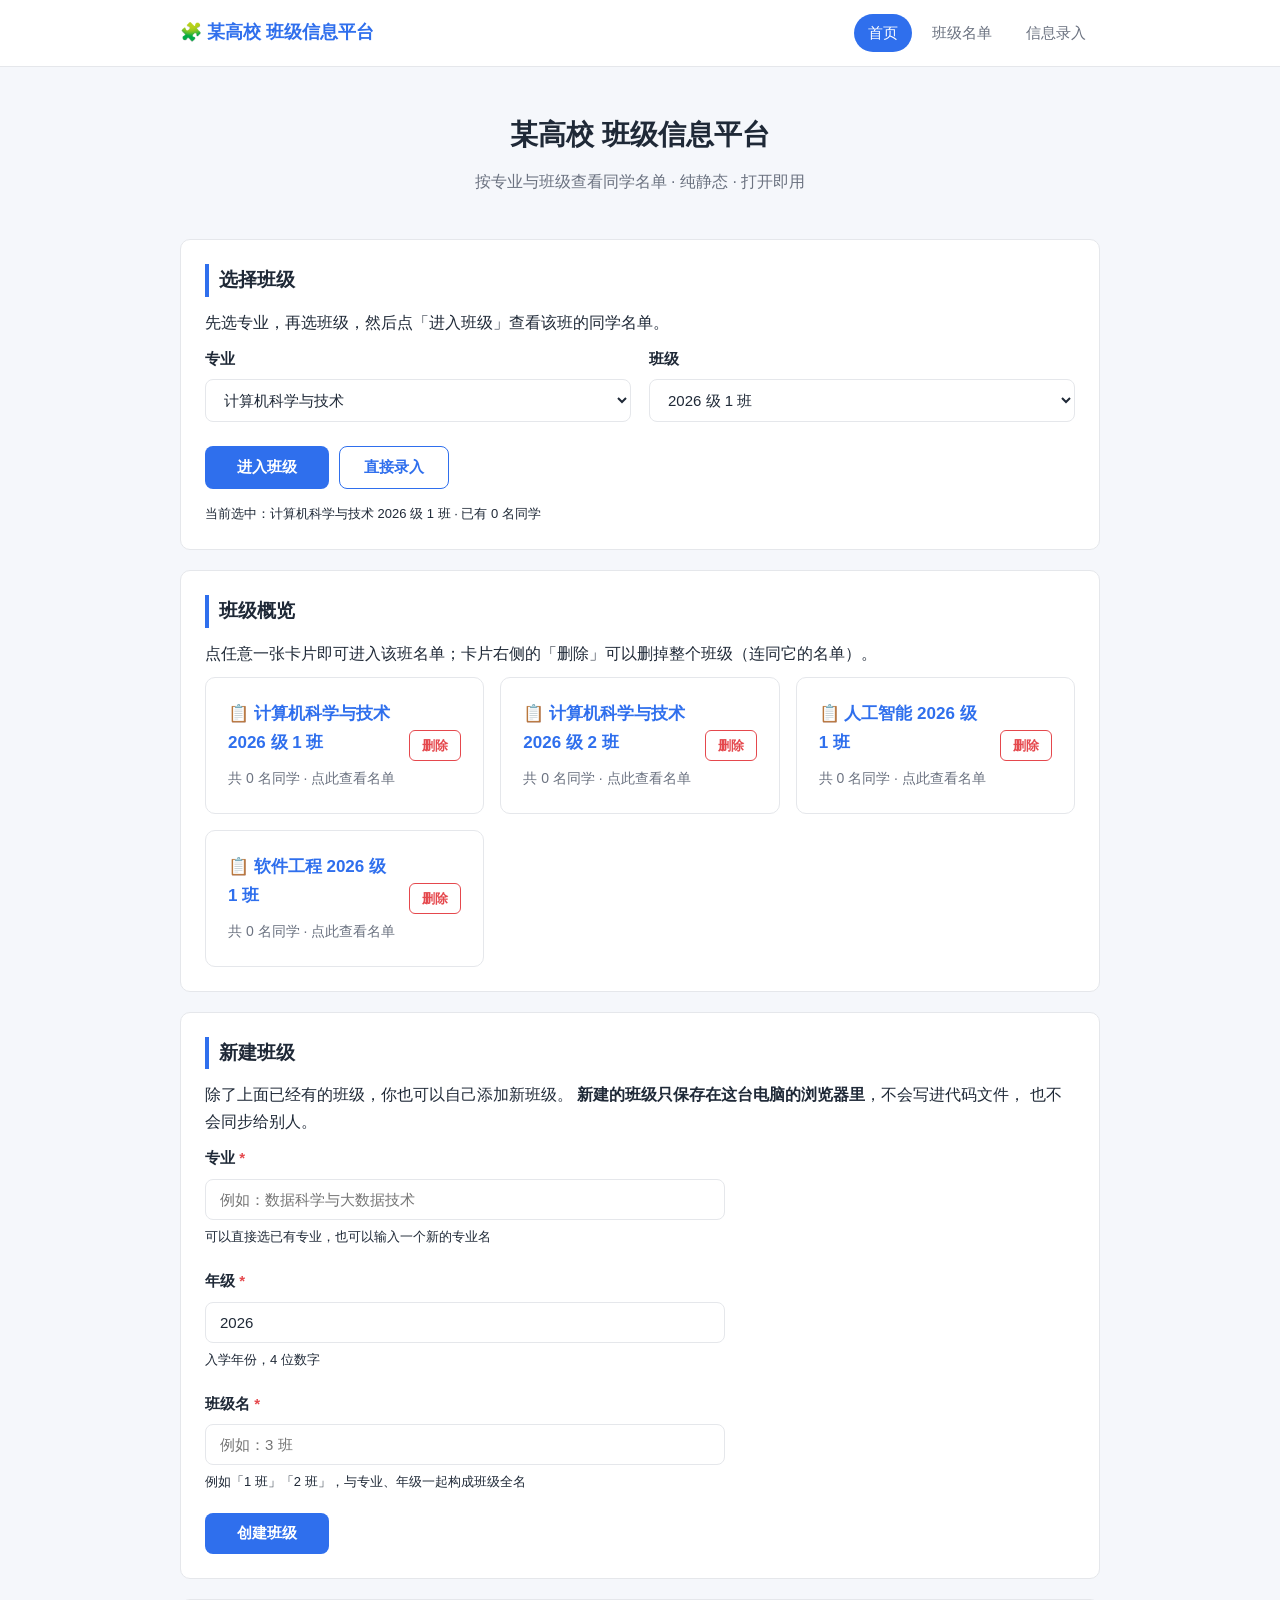
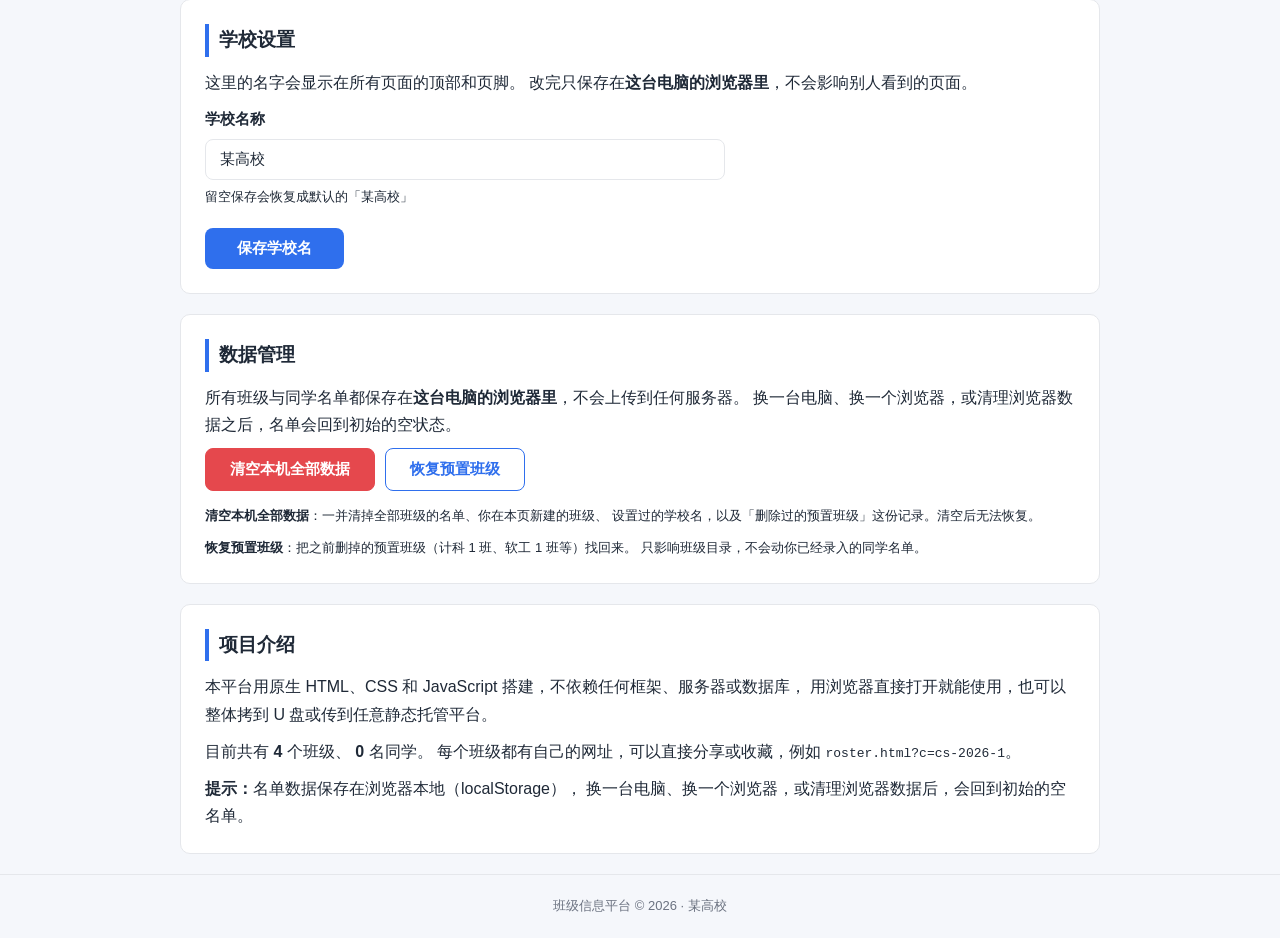
==== commit 57d8056a: "feat: 升级到 v0.4.0（可配置校名、名单管理、学号规则、性别、排序、批量导入） 首页与配置 - 「学校设置」卡片可改校名，标题/页脚/班级全名/网页标签同步更新，可恢复默认 - 班级概览可删" ====
--- a/index.html
+++ b/index.html
@@ -4,11 +4,13 @@
   页面一：首页（index.html）
   作用：作为整个平台的入口 —— 选择「专业 + 班级」，跳转到该班级页面。
 
-  首页包含四块：
+  首页包含六块：
     ① 选择班级 —— 专业下拉 + 班级下拉 + 进入按钮
-    ② 班级概览 —— 每个班级一张卡片，显示人数，点卡片直接进班
+    ② 班级概览 —— 每个班级一张卡片，显示人数；点卡片进班，卡片右侧「删除」可删掉这个班
     ③ 新建班级 —— 预置班级之外，可以自己加一个班级
-    ④ 项目介绍 —— 说明这个平台是做什么的
+    ④ 学校设置 —— 改全站显示的学校名（保存在本机浏览器）
+    ⑤ 数据管理 —— 一键清空本机全部数据，或把删掉的预置班级恢复回来
+    ⑥ 项目介绍 —— 说明这个平台是做什么的
 
   班级目录与同学名单都来自 app.js（数据层），本页不写死任何数据。
   ============================================================
@@ -86,7 +88,7 @@
     <!-- ---------- 模块二：班级概览 ---------- -->
     <section class="card">
       <h2>班级概览</h2>
-      <p>下面是全部班级，点任意一张卡片即可进入该班名单。</p>
+      <p>点任意一张卡片即可进入该班名单；卡片右侧的「删除」可以删掉整个班级（连同它的名单）。</p>
       <!-- 卡片由脚本生成，每张卡片显示班级名与当前人数 -->
       <div class="link-grid" id="overview"></div>
     </section>
@@ -152,7 +154,59 @@
       </form>
     </section>
 
-    <!-- ---------- 模块四：项目介绍 ---------- -->
+    <!-- ---------- 模块四：学校设置 ---------- -->
+    <section class="card">
+      <h2>学校设置</h2>
+      <p>
+        这里的名字会显示在所有页面的顶部和页脚。
+        改完只保存在<strong>这台电脑的浏览器里</strong>，不会影响别人看到的页面。
+      </p>
+
+      <!-- 保存结果提示条：默认隐藏，由脚本控制显示 -->
+      <div class="msg" id="schoolMsg" role="status" aria-live="polite"></div>
+
+      <form id="schoolForm" action="#">
+        <div class="form-item">
+          <label for="schoolInput">学校名称</label>
+          <input
+            type="text"
+            id="schoolInput"
+            class="input"
+            maxlength="30"
+            placeholder="例如：安徽师范大学">
+          <p class="form-hint">留空保存会恢复成默认的「某高校」</p>
+        </div>
+
+        <button type="submit" class="btn-submit">保存学校名</button>
+      </form>
+    </section>
+
+    <!-- ---------- 模块五：数据管理 ---------- -->
+    <section class="card">
+      <h2>数据管理</h2>
+      <p>
+        所有班级与同学名单都保存在<strong>这台电脑的浏览器里</strong>，不会上传到任何服务器。
+        换一台电脑、换一个浏览器，或清理浏览器数据之后，名单会回到初始的空状态。
+      </p>
+
+      <div class="msg" id="dataMsg" role="status" aria-live="polite"></div>
+
+      <div class="btn-row">
+        <button type="button" class="btn-danger" id="clearAllBtn">清空本机全部数据</button>
+        <button type="button" class="btn-secondary" id="restoreClassesBtn">恢复预置班级</button>
+      </div>
+
+      <p class="form-hint">
+        <strong>清空本机全部数据</strong>：一并清掉全部班级的名单、你在本页新建的班级、
+        设置过的学校名，以及「删除过的预置班级」这份记录。清空后无法恢复。
+      </p>
+      <p class="form-hint">
+        <strong>恢复预置班级</strong>：把之前删掉的预置班级（计科 1 班、软工 1 班等）找回来。
+        只影响班级目录，不会动你已经录入的同学名单。
+      </p>
+    </section>
+
+    <!-- ---------- 模块六：项目介绍 ---------- -->
     <section class="card">
       <h2>项目介绍</h2>
       <p>
@@ -167,7 +221,7 @@
       </p>
       <p>
         <strong>提示：</strong>名单数据保存在浏览器本地（localStorage），
-        换一台电脑、换一个浏览器，或清理浏览器数据后，会回到默认示例名单。
+        换一台电脑、换一个浏览器，或清理浏览器数据后，会回到初始的空名单。
       </p>
     </section>
 
@@ -182,11 +236,14 @@
   <script src="app.js"></script>
   <script>
     /*
-      首页脚本，做四件事：
-        1. 把页面上所有「学校名」的位置填上（数据层里的 SCHOOL）
+      首页脚本，做六件事：
+        1. 把页面上所有「学校名」的位置填上（取自数据层的 getSchoolName）
         2. 生成「专业」下拉框，以及随专业联动的「班级」下拉框
         3. 生成「班级概览」卡片（带各班人数）
         4. 处理「新建班级」表单
+        5. 处理「学校设置」表单（改完立即刷新全站显示的校名）
+        6. 处理「清空本机全部数据」「恢复预置班级」两个按钮
+        7. 跨标签页同步：别的标签页改了数据时自动重建本页
 
       注意：所有动态内容都用 textContent 写入，不用 innerHTML 拼接，
            避免用户输入的内容被当成 HTML 执行（XSS）。
@@ -200,6 +257,12 @@
       var navForm = document.getElementById('navForm');
       var classForm = document.getElementById('classForm');
       var classMsg = document.getElementById('classMsg');
+      var schoolForm = document.getElementById('schoolForm');
+      var schoolInput = document.getElementById('schoolInput');
+      var schoolMsg = document.getElementById('schoolMsg');
+      var dataMsg = document.getElementById('dataMsg');
+      var clearAllBtn = document.getElementById('clearAllBtn');
+      var restoreClassesBtn = document.getElementById('restoreClassesBtn');
 
       var statClasses = document.getElementById('statClasses');
       var statStudents = document.getElementById('statStudents');
@@ -212,10 +275,19 @@
       }
 
       /* ---------- 0. 填充页面上的学校名 ---------- */
-      var schoolEls = document.querySelectorAll('.school-name');
-      for (var i = 0; i < schoolEls.length; i++) {
-        schoolEls[i].textContent = ClassData.SCHOOL;
-      }
+
+      /* 页面上有多处「学校名」占位（顶部 logo、首屏标题、页脚），一次性全部填上。
+         改校名之后也要再调一次，所以单独抽成函数。 */
+      function syncSchoolName() {
+        var els = document.querySelectorAll('.school-name');
+        var name = ClassData.getSchoolName();
+
+        for (var i = 0; i < els.length; i++) {
+          els[i].textContent = name;
+        }
+      }
+
+      syncSchoolName();
 
       /* ---------- 1. 生成「专业」下拉框 ---------- */
       function renderMajors(selected) {
@@ -307,8 +379,15 @@
         }
 
         classes.forEach(function (cls) {
+          /*
+            卡片结构：外层是个普通容器，里面才是「查看名单」的链接。
+            因为 <a> 里不允许再放 <button>，删除按钮得放在链接外面。
+          */
+          var card = document.createElement('div');
+          card.className = 'link-box class-card';
+
           var link = document.createElement('a');
-          link.className = 'link-box';
+          link.className = 'class-card-main';
           link.href = ClassData.buildUrl('roster.html', cls.id);
 
           var title = document.createElement('strong');
@@ -319,8 +398,50 @@
 
           link.appendChild(title);
           link.appendChild(desc);
-          overview.appendChild(link);
+
+          var del = document.createElement('button');
+          del.type = 'button';
+          del.className = 'btn-mini btn-del';
+          del.textContent = '删除';
+          del.setAttribute('aria-label', '删除班级 ' + ClassData.getClassName(cls));
+          del.addEventListener('click', function () {
+            deleteClass(cls);
+          });
+
+          card.appendChild(link);
+          card.appendChild(del);
+          overview.appendChild(card);
         });
+      }
+
+      /*
+        删除一个班级。
+
+        预置班级（写在 app.js 里的）删掉之后，可以在本页「数据管理」里用
+        「恢复预置班级」找回来；新建的班级删了就没了。
+        无论哪种，这个班的同学名单都会一起删掉 —— 所以先弹窗把话说清楚。
+      */
+      function deleteClass(cls) {
+        var count = ClassData.load(cls.id).length;
+        var fullName = ClassData.getClassName(cls);
+
+        var yes = window.confirm(
+          '确定要删除班级「' + fullName + '」吗？\n\n'
+          + '这个班现在有 ' + count + ' 名同学，名单会一起删掉。\n'
+          + '删除后无法恢复（预置班级可以稍后在「数据管理」里找回来，但名单找不回来）。'
+        );
+
+        if (!yes) return;
+
+        var result = ClassData.removeClass(cls.id);
+
+        if (!result.ok) {
+          showMsg(classMsg, '删除失败，请检查浏览器是否禁用了本地存储（隐私模式下无法保存）。', true);
+          return;
+        }
+
+        refreshAll('', '');
+        showMsg(classMsg, '已删除班级「' + result.name + '」。', false);
       }
 
       /* ---------- 5. 底部统计文字 ---------- */
@@ -423,7 +544,90 @@
         showMsg(classMsg, '已创建：' + ClassData.getClassName(result.cls) + '。现在可以直接进入这个班级了。', false);
       });
 
-      /* ---------- 9. 首次渲染 ---------- */
+      /* ---------- 9. 学校设置：改全站显示的校名 ---------- */
+
+      // 进页面时先把当前校名填进输入框
+      schoolInput.value = ClassData.getSchoolName();
+
+      schoolForm.addEventListener('submit', function (event) {
+        event.preventDefault();
+
+        var result = ClassData.setSchoolName(schoolInput.value);
+
+        if (!result.ok) {
+          showMsg(schoolMsg, '保存失败，请检查浏览器是否禁用了本地存储（隐私模式下无法保存）。', true);
+          return;
+        }
+
+        // 回填「实际生效的名字」：留空保存时会变回默认值，让用户看得见发生了什么
+        schoolInput.value = result.name;
+        syncSchoolName();
+
+        showMsg(schoolMsg, '已保存，页面上的学校名已更新为「' + result.name + '」。', false);
+      });
+
+      /* ---------- 10. 数据管理：清空本机全部数据 ---------- */
+
+      clearAllBtn.addEventListener('click', function () {
+        var yes = window.confirm(
+          '确定要清空这台电脑上的全部数据吗？\n\n'
+          + '会一并删除：\n'
+          + '· 全部班级的同学名单\n'
+          + '· 你在本页新建的班级\n'
+          + '· 设置过的学校名\n\n'
+          + '清空后无法恢复，确定继续吗？'
+        );
+
+        // 用户点了取消：什么都不动，只回一句
+        if (!yes) {
+          showMsg(dataMsg, '已取消，数据没有变动。', true);
+          return;
+        }
+
+        ClassData.resetAll();
+
+        // 把页面上所有跟着数据变的东西重建一遍，等同于刷新后的样子
+        syncSchoolName();
+        schoolInput.value = ClassData.getSchoolName();
+        refreshAll('', '');
+
+        showMsg(dataMsg, '已清空：全部名单、新建的班级和学校设置都恢复到了初始状态。', false);
+      });
+
+      /* ---------- 11. 数据管理：恢复被删掉的预置班级 ---------- */
+
+      restoreClassesBtn.addEventListener('click', function () {
+        var result = ClassData.restoreHidden();
+
+        if (!result.ok) {
+          showMsg(dataMsg, '恢复失败，请检查浏览器是否禁用了本地存储（隐私模式下无法保存）。', true);
+          return;
+        }
+
+        refreshAll('', '');
+        showMsg(dataMsg, '已恢复被删除的预置班级（本页新建的班级不受影响）。', false);
+      });
+
+      /* ---------- 12. 跨标签页同步 ---------- */
+
+      /*
+        同一个浏览器里，另一个标签页改了班级目录或学校名时，浏览器会发来 storage 事件。
+        本页跟着重建一遍（保留下拉框当前的选择），省得用户来回手动刷新。
+      */
+      window.addEventListener('storage', function (event) {
+        // 只关心本站在用的那些键（clear() 时 event.key 为 null，也一并处理）
+        if (event.key && event.key.indexOf('classInfoSite.') !== 0) return;
+
+        var major = majorSelect.value;        // 记住当前选择，重建后还是它
+        var classId = currentClassId();
+
+        syncSchoolName();
+        refreshAll(major, classId);
+
+        showMsg(dataMsg, '检测到另一个标签页的改动，已自动刷新。', false);
+      });
+
+      /* ---------- 13. 首次渲染 ---------- */
       refreshAll('', '');
     })();
   </script>
--- a/style.css
+++ b/style.css
@@ -236,13 +236,26 @@
   color: var(--text-light);
 }
 
-/* 名单页搜索框所在的一行 */
+/* 名单页工具条：搜索框 + 导出 / 重新加载按钮 */
 .table-toolbar {
+  display: flex;
+  flex-wrap: wrap;
+  align-items: center;
+  gap: 10px;
   margin-bottom: 14px;
 }
 
+/* 搜索框占满剩余宽度；按钮跟在后面 */
 .search-input {
+  flex: 1 1 220px;
   max-width: 320px;
+}
+
+/* 工具条右侧那一组按钮 */
+.toolbar-actions {
+  display: flex;
+  flex-wrap: wrap;
+  gap: 8px;
 }
 
 /* 正在编辑某一行时搜索框会被禁用（否则重绘会把没保存的输入冲掉） */
@@ -602,7 +615,362 @@
   box-shadow: 0 0 0 3px var(--primary-glow);
 }
 
-/* ---------- 13. 打印样式 ---------- */
+/* 勾选列：只占一个复选框的宽度，富余空间留给姓名、学号 */
+.col-check {
+  width: 1%;
+  white-space: nowrap;
+  text-align: center;
+}
+
+.col-check input {
+  width: 16px;
+  height: 16px;
+  cursor: pointer;
+  vertical-align: middle;
+}
+
+/* 正在编辑的那一行不允许勾选，视觉上也弱化一下 */
+.col-check input:disabled {
+  cursor: not-allowed;
+  opacity: .45;
+}
+
+/* ---------- 13. 批量操作（名单页） ---------- */
+/*  勾选同学之后才出现的操作条：挪到别的班、批量修改、批量删除。 */
+
+.bulk-bar {
+  display: flex;
+  flex-wrap: wrap;
+  align-items: center;
+  gap: 12px 20px;
+  padding: 14px 16px;
+  margin-bottom: 14px;
+  background-color: var(--primary-faint);
+  border: 1px solid var(--primary-border);
+  border-radius: var(--radius);
+}
+
+/* 元素带 hidden 属性时必须是「不显示」。
+   这里要单独写一条，因为上面的 display:flex 会盖掉 hidden 自带的样式。 */
+.bulk-bar[hidden] {
+  display: none;
+}
+
+.bulk-count {
+  margin: 0;
+  font-size: 14px;
+  font-weight: 700;
+  color: var(--primary-dark);
+}
+
+/* 条里的一组操作：下拉框和按钮挨在一起 */
+.bulk-group {
+  display: flex;
+  flex-wrap: wrap;
+  align-items: center;
+  gap: 8px;
+}
+
+.bulk-label {
+  font-size: 14px;
+  color: var(--text-light);
+}
+
+/* 操作条里的小号下拉框：比表单里的窄一些，别把整条撑得太长 */
+.input-mini {
+  width: auto;
+  min-width: 118px;
+  padding: 6px 10px;
+  font-size: 13px;
+}
+
+/* 「删除」小按钮：红色描边，平时弱化，指向时才变明显 */
+.btn-mini.btn-del {
+  border-color: var(--danger);
+  color: var(--danger);
+}
+
+.btn-mini.btn-del:hover {
+  background-color: var(--danger-bg);
+}
+
+/* 大号危险按钮：用在「清空本机全部数据」这类不可撤销的操作上 */
+.btn-danger {
+  display: inline-block;
+  padding: 11px 24px;
+  font-size: 15px;
+  font-family: inherit;
+  font-weight: 700;
+  color: var(--on-primary);
+  background-color: var(--danger);
+  border: 1px solid var(--danger);
+  border-radius: 8px;
+  cursor: pointer;
+  transition: background-color .2s, border-color .2s;
+}
+
+.btn-danger:hover {
+  background-color: var(--danger-text);
+  border-color: var(--danger-text);
+}
+
+/* 窄屏：批量操作条里的元素自然换行即可，不用额外调整 */
+@media (max-width: 560px) {
+  .input-mini {
+    min-width: 100px;
+  }
+}
+
+/* ---------- 14. 撤销条、顺序按钮、班级卡片的删除入口 ---------- */
+/*  14.1 撤销条：做过删除 / 移动 / 修改 / 排序之后出现，给一次「反悔」的机会。 */
+
+.undo-bar {
+  display: flex;
+  flex-wrap: wrap;
+  align-items: center;
+  justify-content: space-between;
+  gap: 10px;
+  padding: 10px 16px;
+  margin-bottom: 14px;
+  background-color: var(--warn-bg);
+  border: 1px solid var(--warn-border);
+  border-radius: 8px;
+}
+
+/* 元素带 hidden 属性时必须不显示 —— 否则会被上面的 display:flex 盖掉 */
+.undo-bar[hidden] {
+  display: none;
+}
+
+.undo-text {
+  font-size: 14px;
+  color: var(--warn-text);
+}
+
+.btn-mini.btn-undo {
+  border-color: var(--primary);
+  color: var(--primary);
+}
+
+.btn-mini.btn-undo:hover {
+  background-color: var(--primary-soft);
+}
+
+/* 14.2 「上移 / 下移」：比编辑、删除更弱化，避免操作列太抢眼 */
+.btn-mini.btn-move {
+  color: var(--text-light);
+}
+
+.btn-mini.btn-move:hover:not(:disabled) {
+  border-color: var(--primary);
+  color: var(--primary);
+  background-color: var(--primary-soft);
+}
+
+/* 已经在最上面 / 最下面时，对应的顺序按钮置灰 */
+.btn-mini:disabled {
+  opacity: .4;
+  cursor: not-allowed;
+}
+
+/* 14.3 一行里并排几个按钮：窄屏自动换行 */
+.btn-row {
+  display: flex;
+  flex-wrap: wrap;
+  gap: 10px;
+  margin: 4px 0 14px;
+}
+
+/* 14.4 首页班级概览的卡片：左边「进班」链接，右边「删除」按钮 */
+.link-box.class-card {
+  display: flex;
+  align-items: center;
+  gap: 12px;
+}
+
+.class-card-main {
+  flex: 1;
+  min-width: 0;          /* 让过长的班级名能正常换行，不把卡片撑破 */
+  text-decoration: none;
+  color: var(--text);
+}
+
+/* ---------- 15. 性别列与批量导入面板（名单页） ---------- */
+/*  15.1 性别列：内容只有一两个字，宽度收紧、居中，别把姓名和学号挤窄了。 */
+
+.col-gender {
+  width: 1%;
+  white-space: nowrap;
+  text-align: center;
+}
+
+/* 行内编辑时的性别下拉框：复用 .cell-input 的外观，只调宽度和光标 */
+.cell-select {
+  min-width: 74px;
+  cursor: pointer;
+}
+
+/* 15.2 批量导入面板：点「导入」才展开，平时收着 */
+
+.import-panel {
+  padding: 16px;
+  margin-bottom: 14px;
+  background-color: var(--primary-faint);
+  border: 1px solid var(--primary-border);
+  border-radius: var(--radius);
+}
+
+/* 带 hidden 属性时必须真的不显示 —— 上面的样式会盖掉浏览器默认的 hidden 表现 */
+.import-panel[hidden],
+.import-result[hidden] {
+  display: none;
+}
+
+.import-panel .panel-title {
+  margin: 0 0 6px;
+  font-size: 15px;
+  font-weight: 600;
+  color: var(--text);
+}
+
+/* 「选择 CSV 文件」按钮 + 右边显示的文件名 */
+.import-file-row {
+  display: flex;
+  flex-wrap: wrap;
+  align-items: center;
+  gap: 10px;
+  margin: 12px 0;
+}
+
+/* 真正的 <input type="file"> 藏起来，靠上面的 label 触发它 —— 原生控件太丑且不可控。
+   注意别加 pointer-events: none：那样 label 的点击就转发不到它身上了。 */
+.file-hidden {
+  position: absolute;
+  width: 1px;
+  height: 1px;
+  opacity: 0;
+  overflow: hidden;
+}
+
+/* 长得像按钮的 label，专门用来触发文件选择 */
+.btn-file {
+  display: inline-block;
+  cursor: pointer;
+  background-color: var(--card);
+  border: 1px solid var(--primary-border);
+  color: var(--primary);
+  font-size: 13px;
+  padding: 6px 12px;
+  border-radius: 6px;
+}
+
+.btn-file:hover {
+  background-color: var(--primary-soft);
+}
+
+.import-filename {
+  font-size: 13px;
+  color: var(--text-light);
+  word-break: break-all;
+}
+
+/* 粘贴框：用等宽字体 + 保留空格，粘进来的表格才看得出列对齐 */
+.import-textarea {
+  font-family: ui-monospace, SFMono-Regular, Consolas, "Courier New", monospace;
+  font-size: 13px;
+  line-height: 1.7;
+  white-space: pre;
+  overflow-x: auto;
+  resize: vertical;
+}
+
+.import-actions {
+  display: flex;
+  flex-wrap: wrap;
+  gap: 8px;
+  margin: 12px 0 0;
+}
+
+.import-result {
+  margin-top: 14px;
+  padding-top: 14px;
+  border-top: 1px dashed var(--primary-border);
+}
+
+.import-summary {
+  margin: 0 0 10px;
+  font-size: 14px;
+  color: var(--text);
+}
+
+/* 预览表：比正式名单表更紧凑，因为它只是让人核对一遍 */
+.import-table {
+  width: 100%;
+  border-collapse: collapse;
+  font-size: 13px;
+  background-color: var(--card);
+}
+
+.import-table th,
+.import-table td {
+  padding: 7px 10px;
+  border-bottom: 1px solid var(--border);
+  text-align: left;
+  white-space: nowrap;
+}
+
+.import-table th {
+  background-color: var(--primary-soft);
+  font-weight: 600;
+}
+
+/* 认不出来、会被跳过的行整行标红，一眼能看出问题出在哪一行 */
+.import-row-error td {
+  background-color: var(--danger-bg);
+  color: var(--text-light);
+}
+
+.import-state {
+  font-size: 12px;
+}
+
+.import-new { color: var(--success-text); }
+.import-dup { color: var(--warn-text); }
+.import-bad { color: var(--danger-text); }
+
+/* 学号重复时怎么办：两个单选项 */
+.import-mode {
+  display: flex;
+  flex-wrap: wrap;
+  align-items: center;
+  gap: 8px 18px;
+  margin-top: 12px;
+  font-size: 14px;
+  color: var(--text);
+}
+
+.import-radio {
+  display: inline-flex;
+  align-items: center;
+  gap: 6px;
+  cursor: pointer;
+}
+
+.import-radio input {
+  width: 15px;
+  height: 15px;
+  cursor: pointer;
+}
+
+@media (max-width: 560px) {
+  /* 窄屏下预览表也横向滚动，不硬挤 */
+  .import-table th,
+  .import-table td {
+    padding: 6px 8px;
+  }
+}
+
+/* ---------- 16. 打印样式 ---------- */
 /*  班级名单最常见的用法之一是打印出来贴墙。
     这一节把导航、页脚、按钮、搜索框等交互元素全部隐藏，
     并把表格改成适合黑白打印的样式。 */
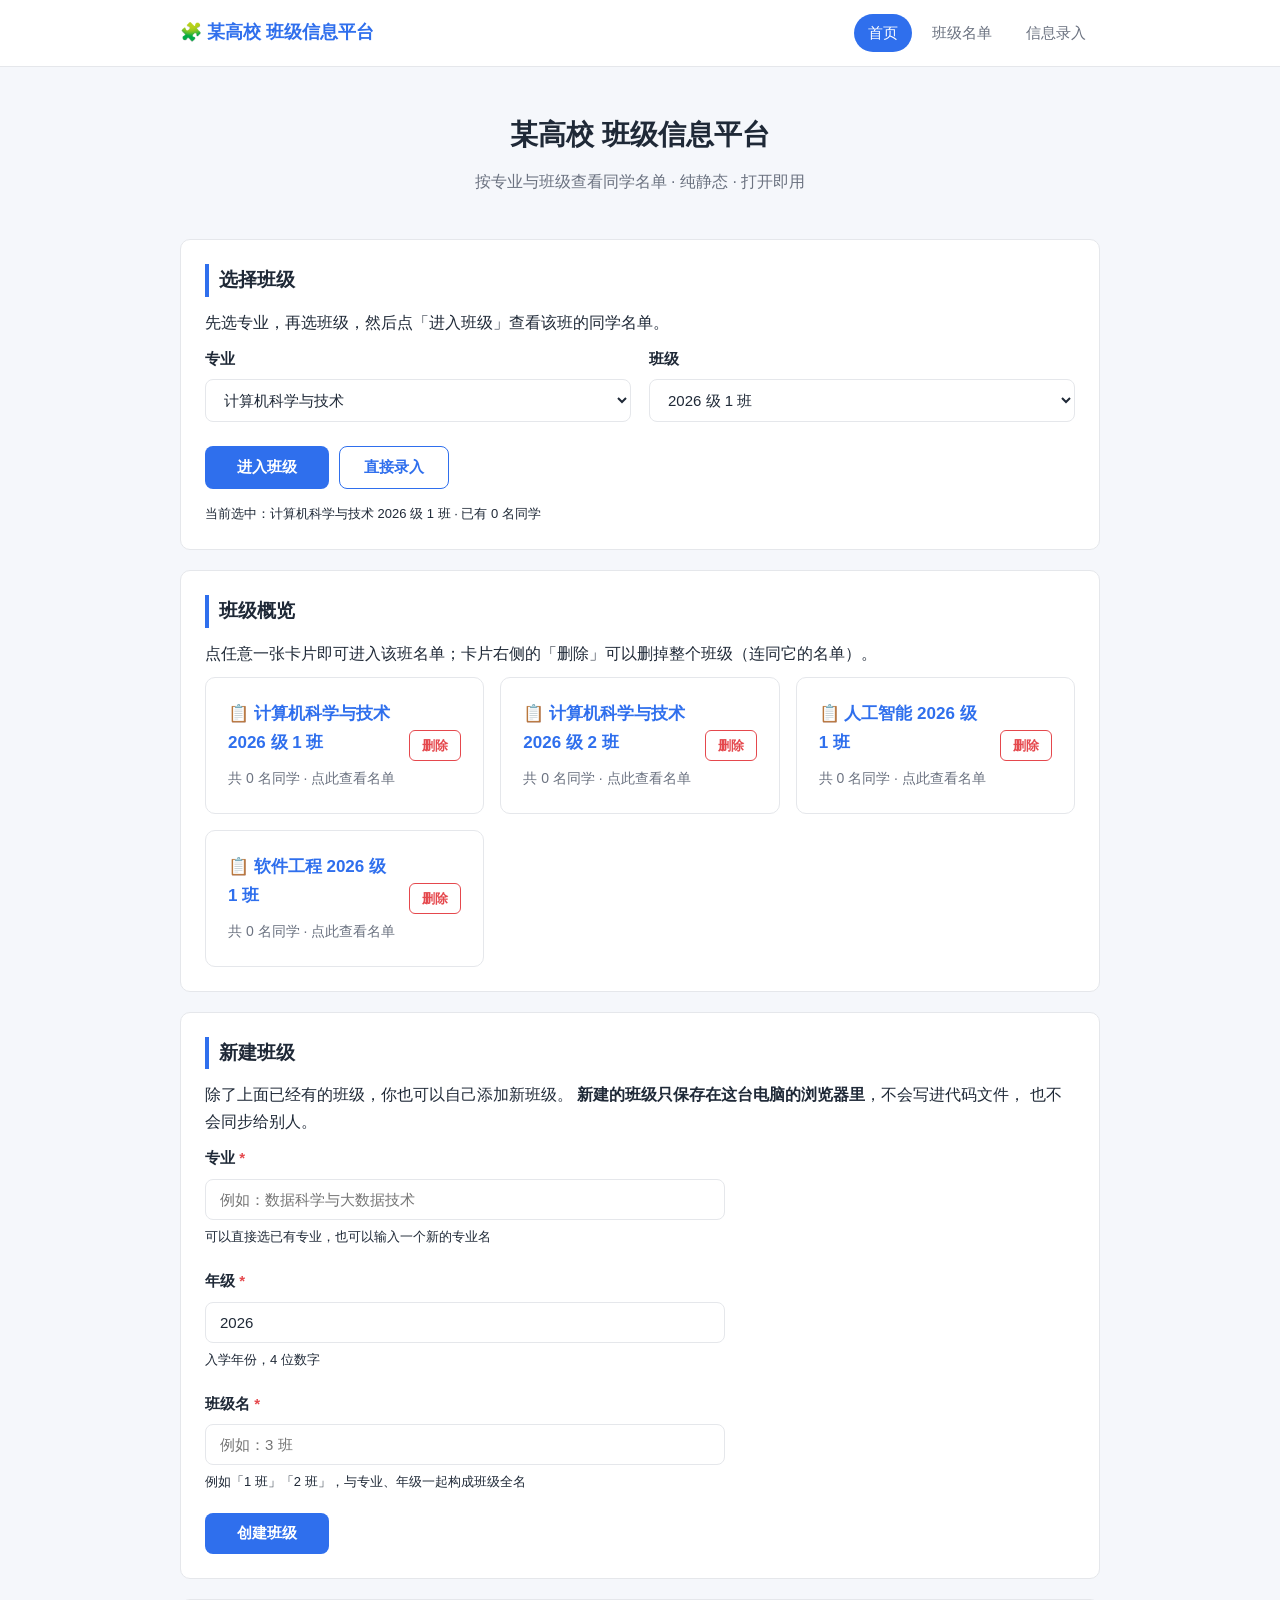
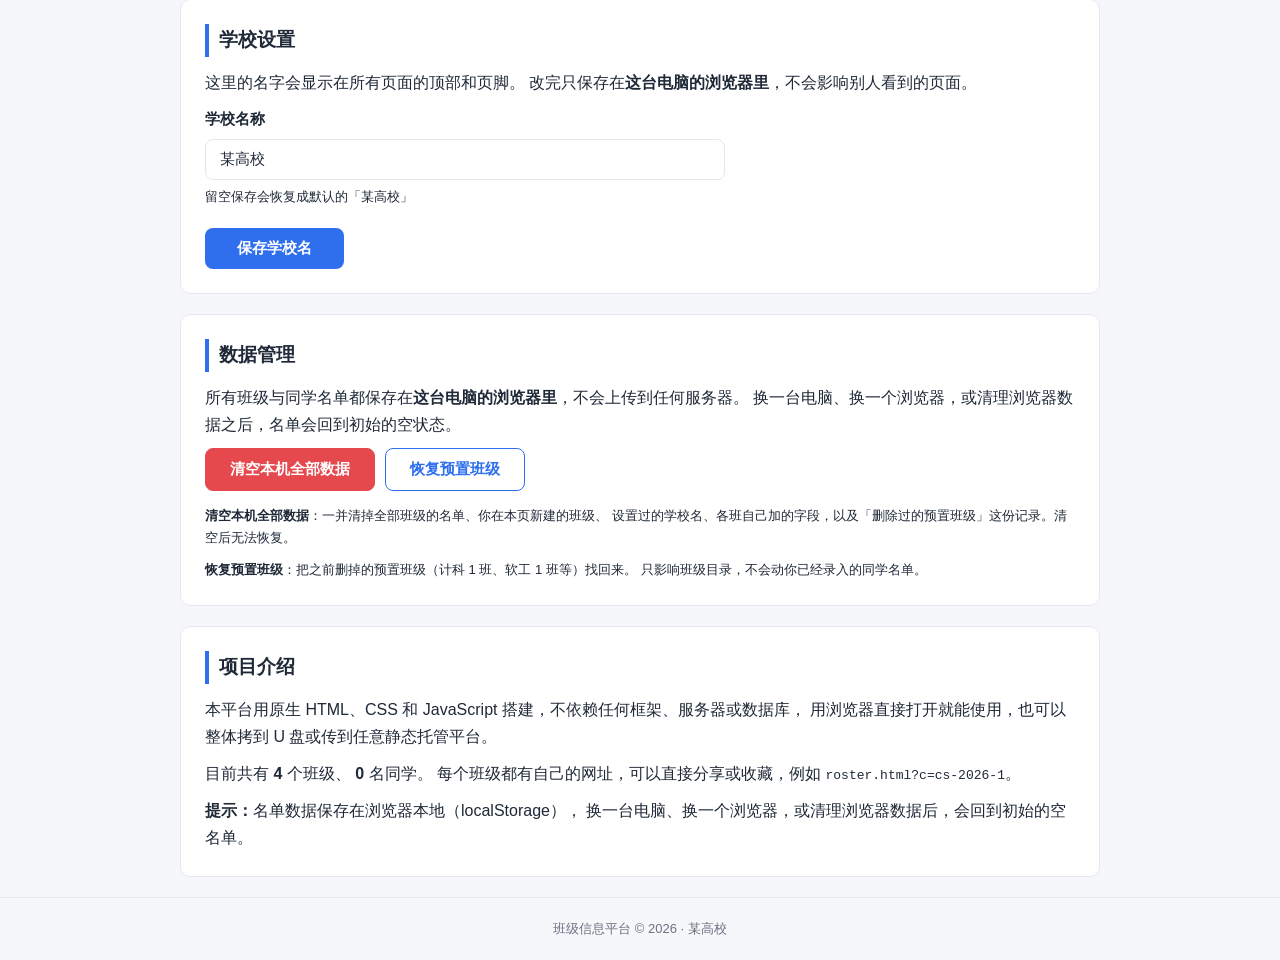
==== commit affe23cc: "feat: 升级到 v0.4.1（联系方式放宽、自定义字段、批量一次保存、导入额外列） 批量修改一次保存 - 名单页编辑态新增工具条：「保存全部」「全部取消」，另支持 Ctrl+Enter（macOS" ====
--- a/index.html
+++ b/index.html
@@ -198,7 +198,7 @@
 
       <p class="form-hint">
         <strong>清空本机全部数据</strong>：一并清掉全部班级的名单、你在本页新建的班级、
-        设置过的学校名，以及「删除过的预置班级」这份记录。清空后无法恢复。
+        设置过的学校名、各班自己加的字段，以及「删除过的预置班级」这份记录。清空后无法恢复。
       </p>
       <p class="form-hint">
         <strong>恢复预置班级</strong>：把之前删掉的预置班级（计科 1 班、软工 1 班等）找回来。
@@ -574,7 +574,8 @@
           + '会一并删除：\n'
           + '· 全部班级的同学名单\n'
           + '· 你在本页新建的班级\n'
-          + '· 设置过的学校名\n\n'
+          + '· 设置过的学校名\n'
+          + '· 各班自己加的字段（宿舍号、QQ 之类）\n\n'
           + '清空后无法恢复，确定继续吗？'
         );
 
@@ -591,7 +592,7 @@
         schoolInput.value = ClassData.getSchoolName();
         refreshAll('', '');
 
-        showMsg(dataMsg, '已清空：全部名单、新建的班级和学校设置都恢复到了初始状态。', false);
+        showMsg(dataMsg, '已清空：全部名单、新建的班级、学校设置和自定义字段都恢复到了初始状态。', false);
       });
 
       /* ---------- 11. 数据管理：恢复被删掉的预置班级 ---------- */
--- a/style.css
+++ b/style.css
@@ -970,7 +970,112 @@
   }
 }
 
-/* ---------- 16. 打印样式 ---------- */
+/* ---------- 16. 字段管理面板与编辑工具条（名单页） ---------- */
+/*  16.1 字段面板：和导入面板同一套外观，点工具条上的「字段」才展开。
+    每个班可以加几栏自己的信息（宿舍号、QQ…），改完立刻反映到表格里。 */
+
+.field-panel {
+  padding: 16px;
+  margin-bottom: 14px;
+  background-color: var(--primary-faint);
+  border: 1px solid var(--primary-border);
+  border-radius: var(--radius);
+}
+
+/* 带 hidden 属性时必须真的不显示（上面的样式会盖掉浏览器默认表现） */
+.field-panel[hidden] {
+  display: none;
+}
+
+.field-panel .panel-title {
+  margin: 0 0 6px;
+  font-size: 15px;
+  font-weight: 600;
+  color: var(--text);
+}
+
+.field-list {
+  margin: 12px 0 4px;
+}
+
+/* 一行一个字段：左边输入框改名字，右边「删除」 */
+.field-row {
+  display: flex;
+  flex-wrap: wrap;
+  align-items: center;
+  gap: 8px;
+  padding: 6px 0;
+  border-bottom: 1px dashed var(--border);
+}
+
+.field-row:last-child {
+  border-bottom: none;
+}
+
+.field-empty {
+  margin: 6px 0;
+  font-size: 14px;
+  color: var(--text-light);
+}
+
+/* 底部「加一栏」那一行 */
+.field-add-row {
+  display: flex;
+  flex-wrap: wrap;
+  align-items: center;
+  gap: 8px;
+  margin: 12px 0 6px;
+}
+
+/* 16.2 编辑工具条：只要有一行在编辑就出现，提供「保存全部 / 全部取消」。
+    批量修改十几位同学时，不用一行行点「保存」。 */
+
+.edit-bar {
+  display: flex;
+  flex-wrap: wrap;
+  align-items: center;
+  gap: 10px;
+  padding: 10px 16px;
+  margin-bottom: 14px;
+  background-color: var(--primary-soft);
+  border: 1px solid var(--primary-border);
+  border-radius: 8px;
+}
+
+.edit-bar[hidden] {
+  display: none;
+}
+
+.edit-text {
+  font-size: 14px;
+  font-weight: 600;
+  color: var(--text);
+}
+
+.edit-hint {
+  font-size: 13px;
+  color: var(--text-light);
+}
+
+/* 16.3 自定义字段列：表头别被挤断字（和性别列一个思路，宽度交给内容） */
+th[data-extra-head] {
+  white-space: nowrap;
+}
+
+/* 16.4 录入页的自定义字段：跟普通表单项一样，只多一条虚线把固定字段和附加栏分开 */
+#extraFields .form-item {
+  padding-top: 12px;
+  border-top: 1px dashed var(--border);
+}
+
+@media (max-width: 560px) {
+  /* 手机上字段名输入框占满一行，「删除」按钮自然跟到下一行 */
+  .field-row .input-mini {
+    flex: 1 1 140px;
+  }
+}
+
+/* ---------- 17. 打印样式 ---------- */
 /*  班级名单最常见的用法之一是打印出来贴墙。
     这一节把导航、页脚、按钮、搜索框等交互元素全部隐藏，
     并把表格改成适合黑白打印的样式。 */
